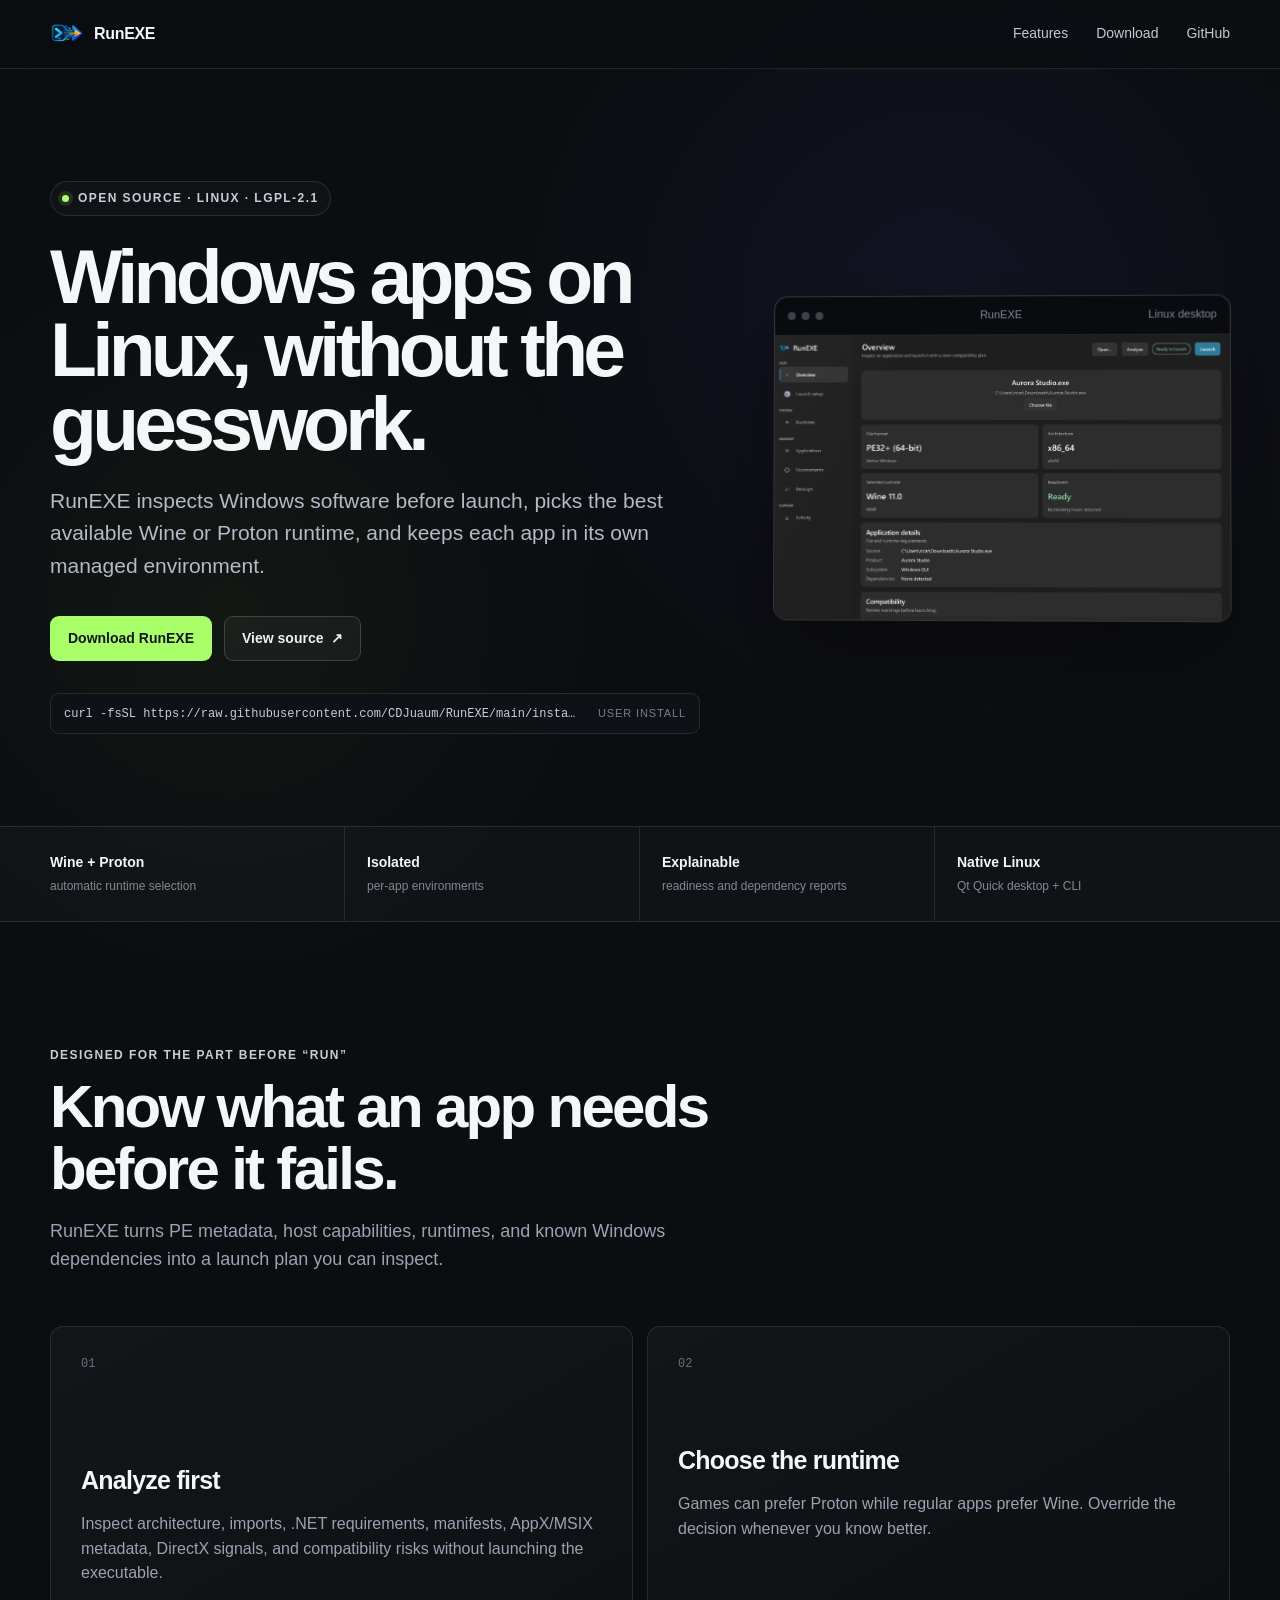
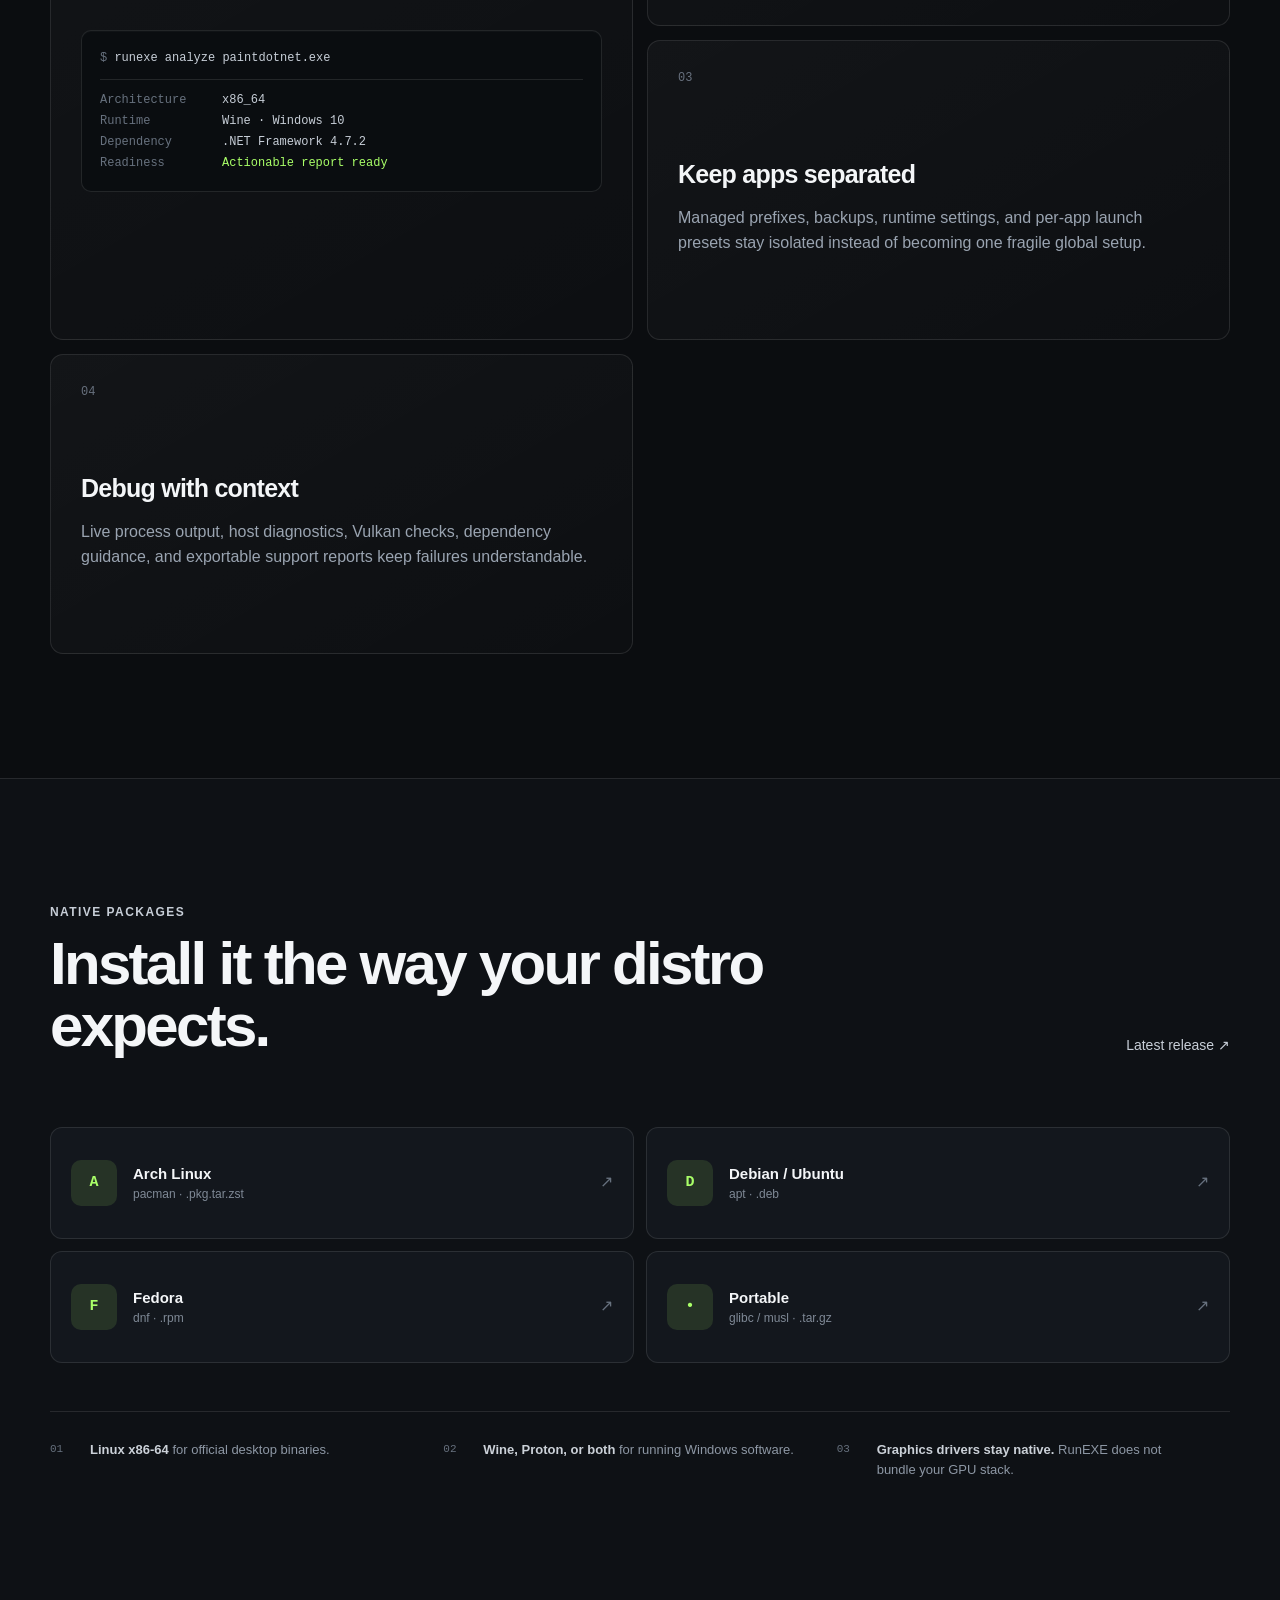
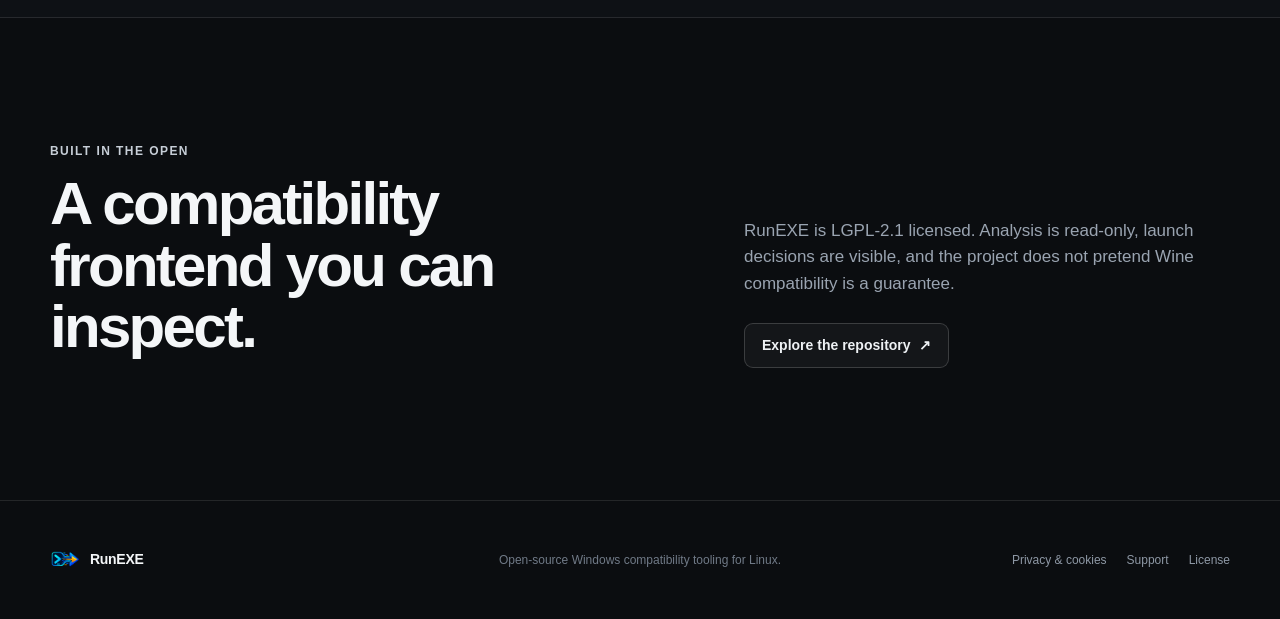
==== website/index.html @ dcde56ce "Add Arch release package and project site" ====
<!doctype html>
<html lang="en">
<head>
  <meta charset="utf-8">
  <meta name="viewport" content="width=device-width, initial-scale=1">
  <meta name="description" content="RunEXE analyzes Windows apps and launches them on Linux with the right Wine or Proton runtime.">
  <meta name="theme-color" content="#0b0d10">
  <title>RunEXE — Windows apps, made clearer on Linux</title>
  <link rel="icon" href="assets/runexe-logo.png" type="image/png">
  <link rel="stylesheet" href="styles.css">
</head>
<body>
  <a class="skip-link" href="#main">Skip to content</a>
  <header class="site-header">
    <div class="shell nav-shell">
      <a class="brand" href="/" aria-label="RunEXE home">
        <img src="assets/runexe-logo.png" alt="" width="34" height="34">
        <span>RunEXE</span>
      </a>
      <nav aria-label="Primary navigation">
        <a href="#features">Features</a>
        <a href="#downloads">Download</a>
        <a href="https://github.com/CDJuaum/RunEXE" rel="noreferrer">GitHub</a>
      </nav>
    </div>
  </header>

  <main id="main">
    <section class="hero shell">
      <div class="hero-copy">
        <div class="eyebrow"><span class="status-dot"></span> Open source · Linux · LGPL-2.1</div>
        <h1>Windows apps on Linux, without the guesswork.</h1>
        <p class="hero-lead">RunEXE inspects Windows software before launch, picks the best available Wine or Proton runtime, and keeps each app in its own managed environment.</p>
        <div class="hero-actions">
          <a class="button button-primary" href="#downloads">Download RunEXE</a>
          <a class="button button-secondary" href="https://github.com/CDJuaum/RunEXE" rel="noreferrer">View source <span aria-hidden="true">↗</span></a>
        </div>
        <div class="quick-install" aria-label="Quick install command">
          <code>curl -fsSL https://raw.githubusercontent.com/CDJuaum/RunEXE/main/install.sh | sh</code>
          <span>user install</span>
        </div>
      </div>

      <div class="app-frame" aria-label="RunEXE desktop application preview">
        <div class="window-bar">
          <div class="window-dots" aria-hidden="true"><i></i><i></i><i></i></div>
          <span>RunEXE</span>
          <span class="window-meta">Linux desktop</span>
        </div>
        <img src="assets/runexe-gui.png" alt="RunEXE desktop interface showing application readiness and runtime controls">
      </div>
    </section>

    <section class="signal-strip" aria-label="RunEXE highlights">
      <div class="shell signal-grid">
        <div><strong>Wine + Proton</strong><span>automatic runtime selection</span></div>
        <div><strong>Isolated</strong><span>per-app environments</span></div>
        <div><strong>Explainable</strong><span>readiness and dependency reports</span></div>
        <div><strong>Native Linux</strong><span>Qt Quick desktop + CLI</span></div>
      </div>
    </section>

    <section class="section shell" id="features">
      <div class="section-heading">
        <p class="kicker">Designed for the part before “Run”</p>
        <h2>Know what an app needs before it fails.</h2>
        <p>RunEXE turns PE metadata, host capabilities, runtimes, and known Windows dependencies into a launch plan you can inspect.</p>
      </div>

      <div class="feature-grid">
        <article class="feature feature-wide">
          <div class="feature-number">01</div>
          <h3>Analyze first</h3>
          <p>Inspect architecture, imports, .NET requirements, manifests, AppX/MSIX metadata, DirectX signals, and compatibility risks without launching the executable.</p>
          <div class="code-card" aria-label="Example RunEXE analysis output">
            <div><span class="muted">$</span> runexe analyze paintdotnet.exe</div>
            <div><span class="label">Architecture</span><span>x86_64</span></div>
            <div><span class="label">Runtime</span><span>Wine · Windows 10</span></div>
            <div><span class="label">Dependency</span><span>.NET Framework 4.7.2</span></div>
            <div><span class="label">Readiness</span><span class="good">Actionable report ready</span></div>
          </div>
        </article>

        <article class="feature">
          <div class="feature-number">02</div>
          <h3>Choose the runtime</h3>
          <p>Games can prefer Proton while regular apps prefer Wine. Override the decision whenever you know better.</p>
        </article>

        <article class="feature">
          <div class="feature-number">03</div>
          <h3>Keep apps separated</h3>
          <p>Managed prefixes, backups, runtime settings, and per-app launch presets stay isolated instead of becoming one fragile global setup.</p>
        </article>

        <article class="feature">
          <div class="feature-number">04</div>
          <h3>Debug with context</h3>
          <p>Live process output, host diagnostics, Vulkan checks, dependency guidance, and exportable support reports keep failures understandable.</p>
        </article>
      </div>
    </section>

    <section class="section downloads-section" id="downloads">
      <div class="shell">
        <div class="section-heading split-heading">
          <div>
            <p class="kicker">Native packages</p>
            <h2>Install it the way your distro expects.</h2>
          </div>
          <a class="text-link" href="https://github.com/CDJuaum/RunEXE/releases/latest" rel="noreferrer">Latest release <span aria-hidden="true">↗</span></a>
        </div>

        <div class="download-grid">
          <a class="download-card" href="https://github.com/CDJuaum/RunEXE/releases/latest" rel="noreferrer">
            <span class="distro-mark">A</span>
            <div><strong>Arch Linux</strong><span>pacman · .pkg.tar.zst</span></div>
            <span class="arrow" aria-hidden="true">↗</span>
          </a>
          <a class="download-card" href="https://github.com/CDJuaum/RunEXE/releases/latest" rel="noreferrer">
            <span class="distro-mark">D</span>
            <div><strong>Debian / Ubuntu</strong><span>apt · .deb</span></div>
            <span class="arrow" aria-hidden="true">↗</span>
          </a>
          <a class="download-card" href="https://github.com/CDJuaum/RunEXE/releases/latest" rel="noreferrer">
            <span class="distro-mark">F</span>
            <div><strong>Fedora</strong><span>dnf · .rpm</span></div>
            <span class="arrow" aria-hidden="true">↗</span>
          </a>
          <a class="download-card" href="https://github.com/CDJuaum/RunEXE/releases/latest" rel="noreferrer">
            <span class="distro-mark">•</span>
            <div><strong>Portable</strong><span>glibc / musl · .tar.gz</span></div>
            <span class="arrow" aria-hidden="true">↗</span>
          </a>
        </div>

        <div class="requirements">
          <div><span>01</span><p><strong>Linux x86-64</strong> for official desktop binaries.</p></div>
          <div><span>02</span><p><strong>Wine, Proton, or both</strong> for running Windows software.</p></div>
          <div><span>03</span><p><strong>Graphics drivers stay native.</strong> RunEXE does not bundle your GPU stack.</p></div>
        </div>
      </div>
    </section>

    <section class="section shell closing-section">
      <div>
        <p class="kicker">Built in the open</p>
        <h2>A compatibility frontend you can inspect.</h2>
      </div>
      <div class="closing-copy">
        <p>RunEXE is LGPL-2.1 licensed. Analysis is read-only, launch decisions are visible, and the project does not pretend Wine compatibility is a guarantee.</p>
        <a class="button button-secondary" href="https://github.com/CDJuaum/RunEXE" rel="noreferrer">Explore the repository <span aria-hidden="true">↗</span></a>
      </div>
    </section>
  </main>

  <footer class="site-footer">
    <div class="shell footer-grid">
      <div class="brand footer-brand"><img src="assets/runexe-logo.png" alt="" width="30" height="30"><span>RunEXE</span></div>
      <p>Open-source Windows compatibility tooling for Linux.</p>
      <div class="footer-links">
        <a href="privacy.html">Privacy & cookies</a>
        <a href="https://github.com/CDJuaum/RunEXE/issues" rel="noreferrer">Support</a>
        <a href="https://github.com/CDJuaum/RunEXE/blob/main/LICENSE" rel="noreferrer">License</a>
      </div>
    </div>
  </footer>
</body>
</html>
---- website/styles.css ----
:root {
  color-scheme: dark;
  --bg: #0b0d10;
  --bg-soft: #101318;
  --panel: #13171d;
  --panel-2: #171c23;
  --line: rgba(255,255,255,.10);
  --line-strong: rgba(255,255,255,.17);
  --text: #f4f6f8;
  --muted: #9aa4b1;
  --accent: #a9ff68;
  --accent-dim: rgba(169,255,104,.12);
  --max: 1180px;
}

* { box-sizing: border-box; }
html { scroll-behavior: smooth; }
body {
  margin: 0;
  background:
    radial-gradient(circle at 73% 8%, rgba(112, 82, 255, .08), transparent 28rem),
    radial-gradient(circle at 18% 16%, rgba(169, 255, 104, .045), transparent 24rem),
    var(--bg);
  color: var(--text);
  font-family: Inter, ui-sans-serif, -apple-system, BlinkMacSystemFont, "Segoe UI", sans-serif;
  font-size: 16px;
  line-height: 1.55;
  -webkit-font-smoothing: antialiased;
}

a { color: inherit; text-decoration: none; }
img { max-width: 100%; display: block; }
.shell { width: min(calc(100% - 40px), var(--max)); margin-inline: auto; }
.skip-link { position: fixed; left: 16px; top: -80px; z-index: 99; background: var(--text); color: var(--bg); padding: 10px 14px; border-radius: 8px; }
.skip-link:focus { top: 16px; }

.site-header {
  position: sticky;
  top: 0;
  z-index: 50;
  background: rgba(11, 13, 16, .78);
  border-bottom: 1px solid var(--line);
  backdrop-filter: blur(18px) saturate(140%);
}
.nav-shell { height: 68px; display: flex; align-items: center; justify-content: space-between; }
.brand { display: inline-flex; align-items: center; gap: 10px; font-weight: 720; letter-spacing: -.02em; }
.brand img { border-radius: 8px; }
nav { display: flex; align-items: center; gap: 28px; color: #c3c9d1; font-size: 14px; }
nav a, .footer-links a, .text-link { transition: color .18s ease; }
nav a:hover, .footer-links a:hover, .text-link:hover { color: var(--accent); }

.hero { min-height: 720px; padding: 112px 0 92px; display: grid; grid-template-columns: .9fr 1.1fr; align-items: center; gap: 72px; }
.eyebrow, .kicker { color: #c7ced7; text-transform: uppercase; letter-spacing: .12em; font-size: 12px; font-weight: 750; }
.eyebrow { display: inline-flex; align-items: center; gap: 9px; padding: 7px 11px; border: 1px solid var(--line); border-radius: 999px; background: rgba(255,255,255,.025); }
.status-dot { width: 7px; height: 7px; border-radius: 50%; background: var(--accent); box-shadow: 0 0 0 4px var(--accent-dim); }
h1, h2, h3, p { margin-top: 0; }
h1 { max-width: 760px; margin: 24px 0 24px; font-size: clamp(50px, 6.8vw, 88px); line-height: .96; letter-spacing: -.062em; font-weight: 760; }
.hero h1 { font-size: clamp(52px, 6vw, 82px); }
.hero-lead { max-width: 620px; color: #b2bbc6; font-size: clamp(18px, 2vw, 21px); line-height: 1.55; }
.hero-actions { display: flex; flex-wrap: wrap; gap: 12px; margin-top: 34px; }
.button { min-height: 45px; display: inline-flex; align-items: center; justify-content: center; gap: 8px; padding: 0 17px; border: 1px solid transparent; border-radius: 9px; font-weight: 680; font-size: 14px; transition: transform .16s ease, border-color .16s ease, background .16s ease; }
.button:hover { transform: translateY(-1px); }
.button-primary { background: var(--accent); color: #10140d; }
.button-primary:hover { background: #b8ff82; }
.button-secondary { background: rgba(255,255,255,.04); border-color: var(--line-strong); color: #eef1f4; }
.button-secondary:hover { border-color: rgba(255,255,255,.28); background: rgba(255,255,255,.07); }
.quick-install { margin-top: 32px; max-width: 650px; display: flex; align-items: center; justify-content: space-between; gap: 16px; padding: 11px 13px; border: 1px solid var(--line); border-radius: 9px; background: #0e1115; color: #c7ced7; overflow: hidden; }
.quick-install code { overflow: hidden; white-space: nowrap; text-overflow: ellipsis; font: 12px/1.4 "SFMono-Regular", Consolas, "Liberation Mono", monospace; }
.quick-install span { flex: 0 0 auto; color: #757f8d; font-size: 11px; text-transform: uppercase; letter-spacing: .08em; }

.app-frame { position: relative; overflow: hidden; border: 1px solid var(--line-strong); border-radius: 14px; background: #090b0e; box-shadow: 0 40px 90px rgba(0,0,0,.38), 0 0 0 1px rgba(255,255,255,.02) inset; transform: perspective(1300px) rotateY(-2deg) rotateX(1deg); }
.app-frame::after { content: ""; pointer-events: none; position: absolute; inset: 39px 0 0; background: linear-gradient(120deg, rgba(255,255,255,.025), transparent 25%); }
.window-bar { height: 39px; display: grid; grid-template-columns: 1fr auto 1fr; align-items: center; padding: 0 13px; border-bottom: 1px solid var(--line); color: #7f8996; font-size: 11px; }
.window-dots { display: flex; gap: 6px; }
.window-dots i { width: 8px; height: 8px; border-radius: 50%; background: #3b424c; }
.window-meta { justify-self: end; }
.app-frame > img { width: 100%; aspect-ratio: 16 / 10; object-fit: cover; object-position: top left; }

.signal-strip { border-block: 1px solid var(--line); background: rgba(255,255,255,.018); }
.signal-grid { display: grid; grid-template-columns: repeat(4, 1fr); }
.signal-grid > div { padding: 25px 22px; border-right: 1px solid var(--line); display: flex; flex-direction: column; gap: 3px; }
.signal-grid > div:first-child { padding-left: 0; }
.signal-grid > div:last-child { border-right: 0; }
.signal-grid strong { font-size: 14px; font-weight: 670; }
.signal-grid span { color: #7f8996; font-size: 12px; }

.section { padding: 124px 0; }
.section-heading { max-width: 760px; margin-bottom: 52px; }
.section-heading h2, .closing-section h2 { margin: 12px 0 18px; font-size: clamp(38px, 5vw, 60px); line-height: 1.03; letter-spacing: -.045em; font-weight: 720; }
.section-heading > p:last-child { max-width: 660px; color: var(--muted); font-size: 18px; }
.feature-grid { display: grid; grid-template-columns: repeat(2, 1fr); gap: 14px; }
.feature { min-height: 300px; padding: 30px; border: 1px solid var(--line); border-radius: 13px; background: linear-gradient(150deg, rgba(255,255,255,.035), rgba(255,255,255,.012)); }
.feature-wide { grid-row: span 2; min-height: 614px; }
.feature-number { color: #68717e; font: 12px/1.2 "SFMono-Regular", Consolas, monospace; }
.feature h3 { margin: 70px 0 12px; font-size: 25px; letter-spacing: -.03em; }
.feature p { color: var(--muted); max-width: 560px; }
.feature-wide h3 { margin-top: 90px; }
.code-card { margin-top: 44px; padding: 17px 18px; border: 1px solid var(--line); border-radius: 10px; background: #0a0d10; box-shadow: inset 0 1px 0 rgba(255,255,255,.025); font: 12px/1.75 "SFMono-Regular", Consolas, monospace; color: #c7ced7; }
.code-card > div { display: grid; grid-template-columns: 110px 1fr; gap: 12px; }
.code-card > div:first-child { display: block; padding-bottom: 10px; margin-bottom: 10px; border-bottom: 1px solid var(--line); }
.code-card .label, .muted { color: #67717e; }
.code-card .good { color: var(--accent); }

.downloads-section { border-block: 1px solid var(--line); background: #0e1115; }
.split-heading { max-width: none; display: flex; align-items: end; justify-content: space-between; gap: 30px; }
.split-heading h2 { max-width: 760px; }
.text-link { flex: 0 0 auto; padding-bottom: 18px; color: #c7ced7; font-size: 14px; }
.download-grid { display: grid; grid-template-columns: repeat(2, 1fr); gap: 12px; }
.download-card { min-height: 112px; padding: 20px; display: grid; grid-template-columns: 46px 1fr auto; gap: 16px; align-items: center; border: 1px solid var(--line); border-radius: 12px; background: var(--panel); transition: transform .18s ease, border-color .18s ease, background .18s ease; }
.download-card:hover { transform: translateY(-2px); border-color: rgba(169,255,104,.38); background: var(--panel-2); }
.distro-mark { width: 46px; height: 46px; display: grid; place-items: center; border-radius: 10px; background: var(--accent-dim); color: var(--accent); font: 700 15px/1 "SFMono-Regular", Consolas, monospace; }
.download-card div { display: flex; flex-direction: column; }
.download-card strong { font-size: 15px; }
.download-card div span { color: #7f8996; font-size: 12px; }
.arrow { color: #67717e; transition: color .18s ease; }
.download-card:hover .arrow { color: var(--accent); }
.requirements { margin-top: 48px; display: grid; grid-template-columns: repeat(3, 1fr); border-top: 1px solid var(--line); }
.requirements > div { padding: 28px 26px 0 0; display: grid; grid-template-columns: 32px 1fr; gap: 8px; }
.requirements span { color: #66707d; font: 11px/1.7 "SFMono-Regular", Consolas, monospace; }
.requirements p { color: #8d97a4; font-size: 13px; }
.requirements strong { color: #cbd1d8; }

.closing-section { display: grid; grid-template-columns: 1.1fr .9fr; gap: 100px; align-items: end; }
.closing-copy { padding-bottom: 8px; }
.closing-copy p { color: var(--muted); font-size: 17px; margin-bottom: 26px; }
.site-footer { border-top: 1px solid var(--line); }
.footer-grid { min-height: 118px; display: grid; grid-template-columns: 1fr 1fr 1fr; align-items: center; gap: 20px; }
.footer-brand { font-size: 14px; }
.footer-grid > p { margin: 0; text-align: center; color: #707a87; font-size: 12px; }
.footer-links { display: flex; justify-content: flex-end; gap: 20px; color: #8e98a5; font-size: 12px; }

.legal { max-width: 800px; padding: 110px 0 130px; }
.legal h1 { font-size: clamp(48px, 7vw, 72px); margin-bottom: 26px; }
.legal-lead { color: #b3bcc7; font-size: 20px; line-height: 1.6; margin-bottom: 70px; }
.legal section { padding: 30px 0; border-top: 1px solid var(--line); }
.legal section h2 { font-size: 20px; letter-spacing: -.02em; }
.legal section p { color: var(--muted); }
.muted-copy { color: #697380 !important; font-size: 13px; }

@media (max-width: 900px) {
  .hero { grid-template-columns: 1fr; gap: 54px; padding-top: 80px; }
  .hero-copy { max-width: 720px; }
  .app-frame { transform: none; }
  .signal-grid { grid-template-columns: repeat(2, 1fr); }
  .signal-grid > div:nth-child(2) { border-right: 0; }
  .signal-grid > div:nth-child(-n+2) { border-bottom: 1px solid var(--line); }
  .signal-grid > div:first-child, .signal-grid > div:nth-child(3) { padding-left: 22px; }
  .closing-section { gap: 50px; }
}

@media (max-width: 680px) {
  .shell { width: min(calc(100% - 28px), var(--max)); }
  nav { gap: 16px; }
  nav a:first-child { display: none; }
  .hero { min-height: auto; padding: 68px 0 72px; }
  .hero h1 { font-size: clamp(46px, 15vw, 64px); }
  .quick-install span { display: none; }
  .section { padding: 82px 0; }
  .feature-grid, .download-grid, .closing-section { grid-template-columns: 1fr; }
  .feature-wide { grid-row: auto; min-height: 520px; }
  .split-heading { display: block; }
  .text-link { display: inline-block; padding: 0; }
  .requirements { grid-template-columns: 1fr; }
  .requirements > div { border-bottom: 1px solid var(--line); padding-bottom: 14px; }
  .footer-grid { grid-template-columns: 1fr; padding: 28px 0; }
  .footer-grid > p { text-align: left; }
  .footer-links { justify-content: flex-start; flex-wrap: wrap; }
  .legal { padding-top: 74px; }
}

@media (prefers-reduced-motion: reduce) {
  html { scroll-behavior: auto; }
  *, *::before, *::after { transition-duration: .01ms !important; animation-duration: .01ms !important; }
}
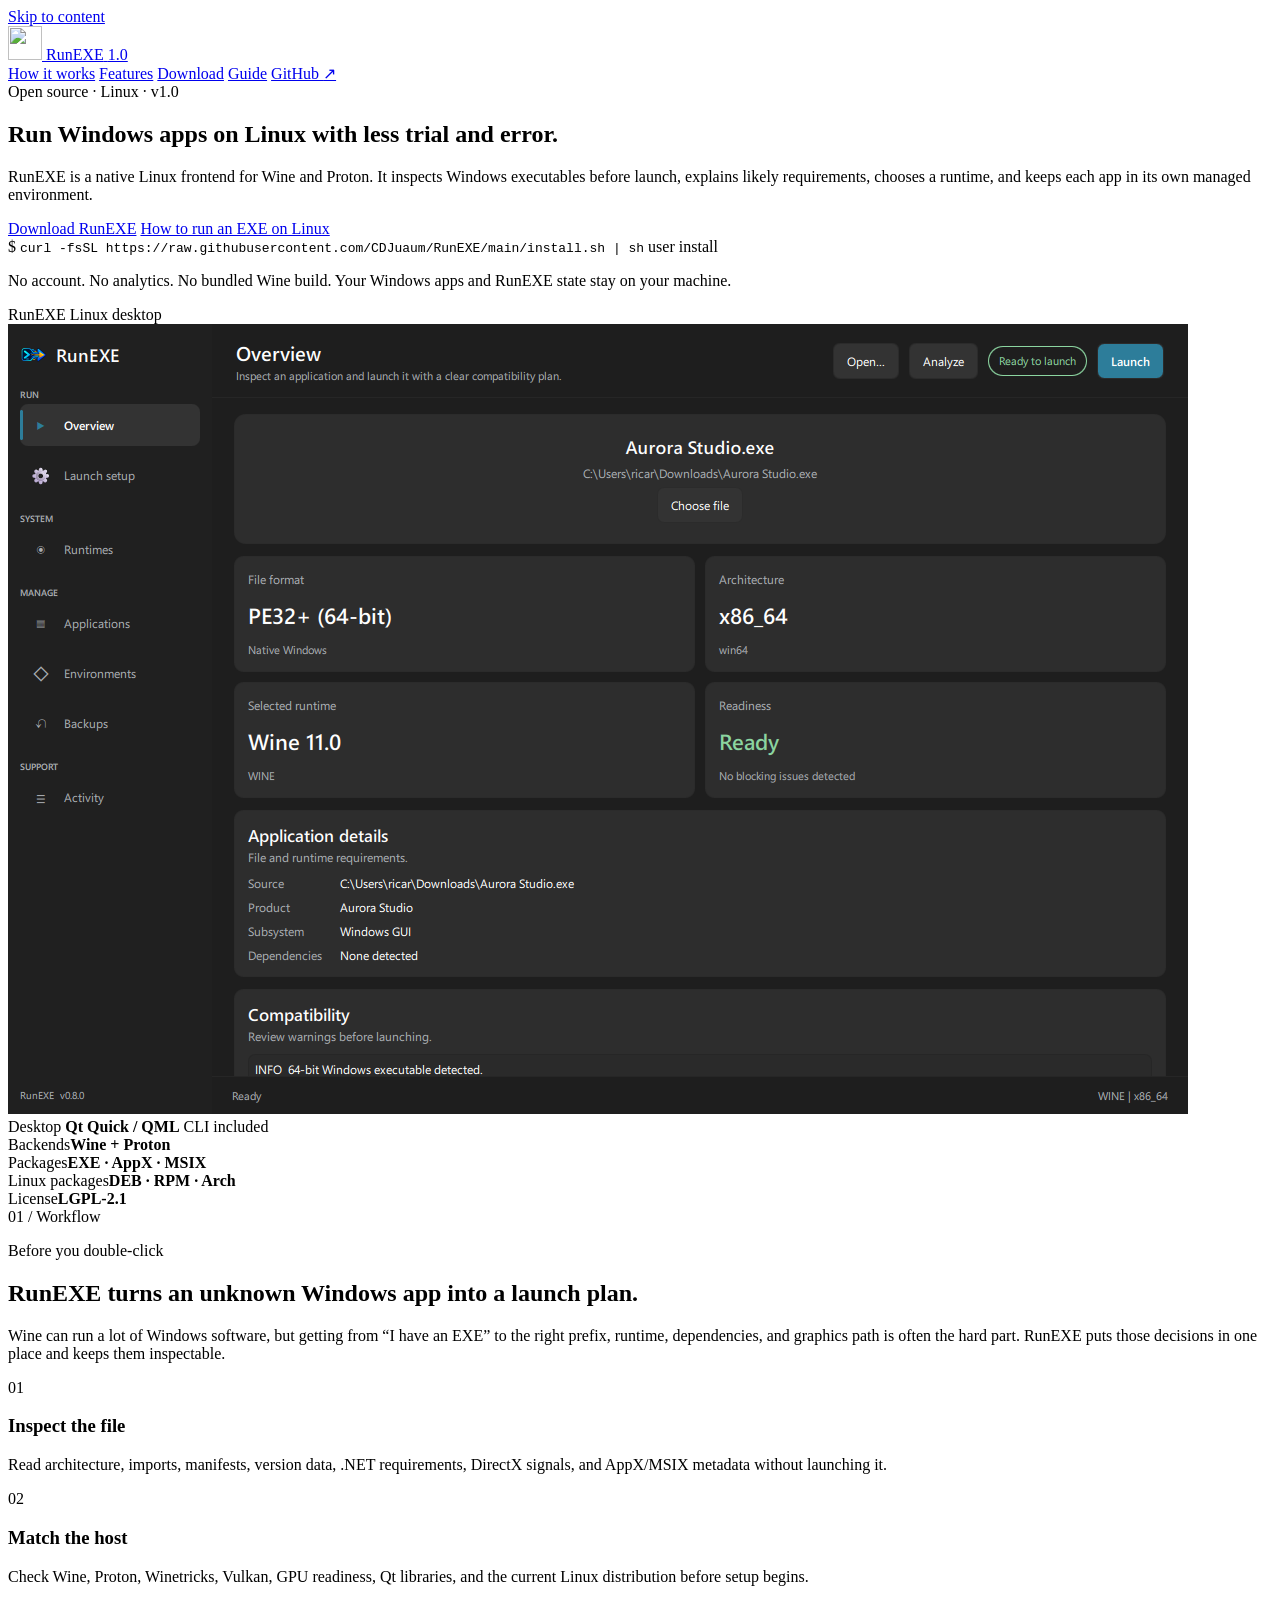
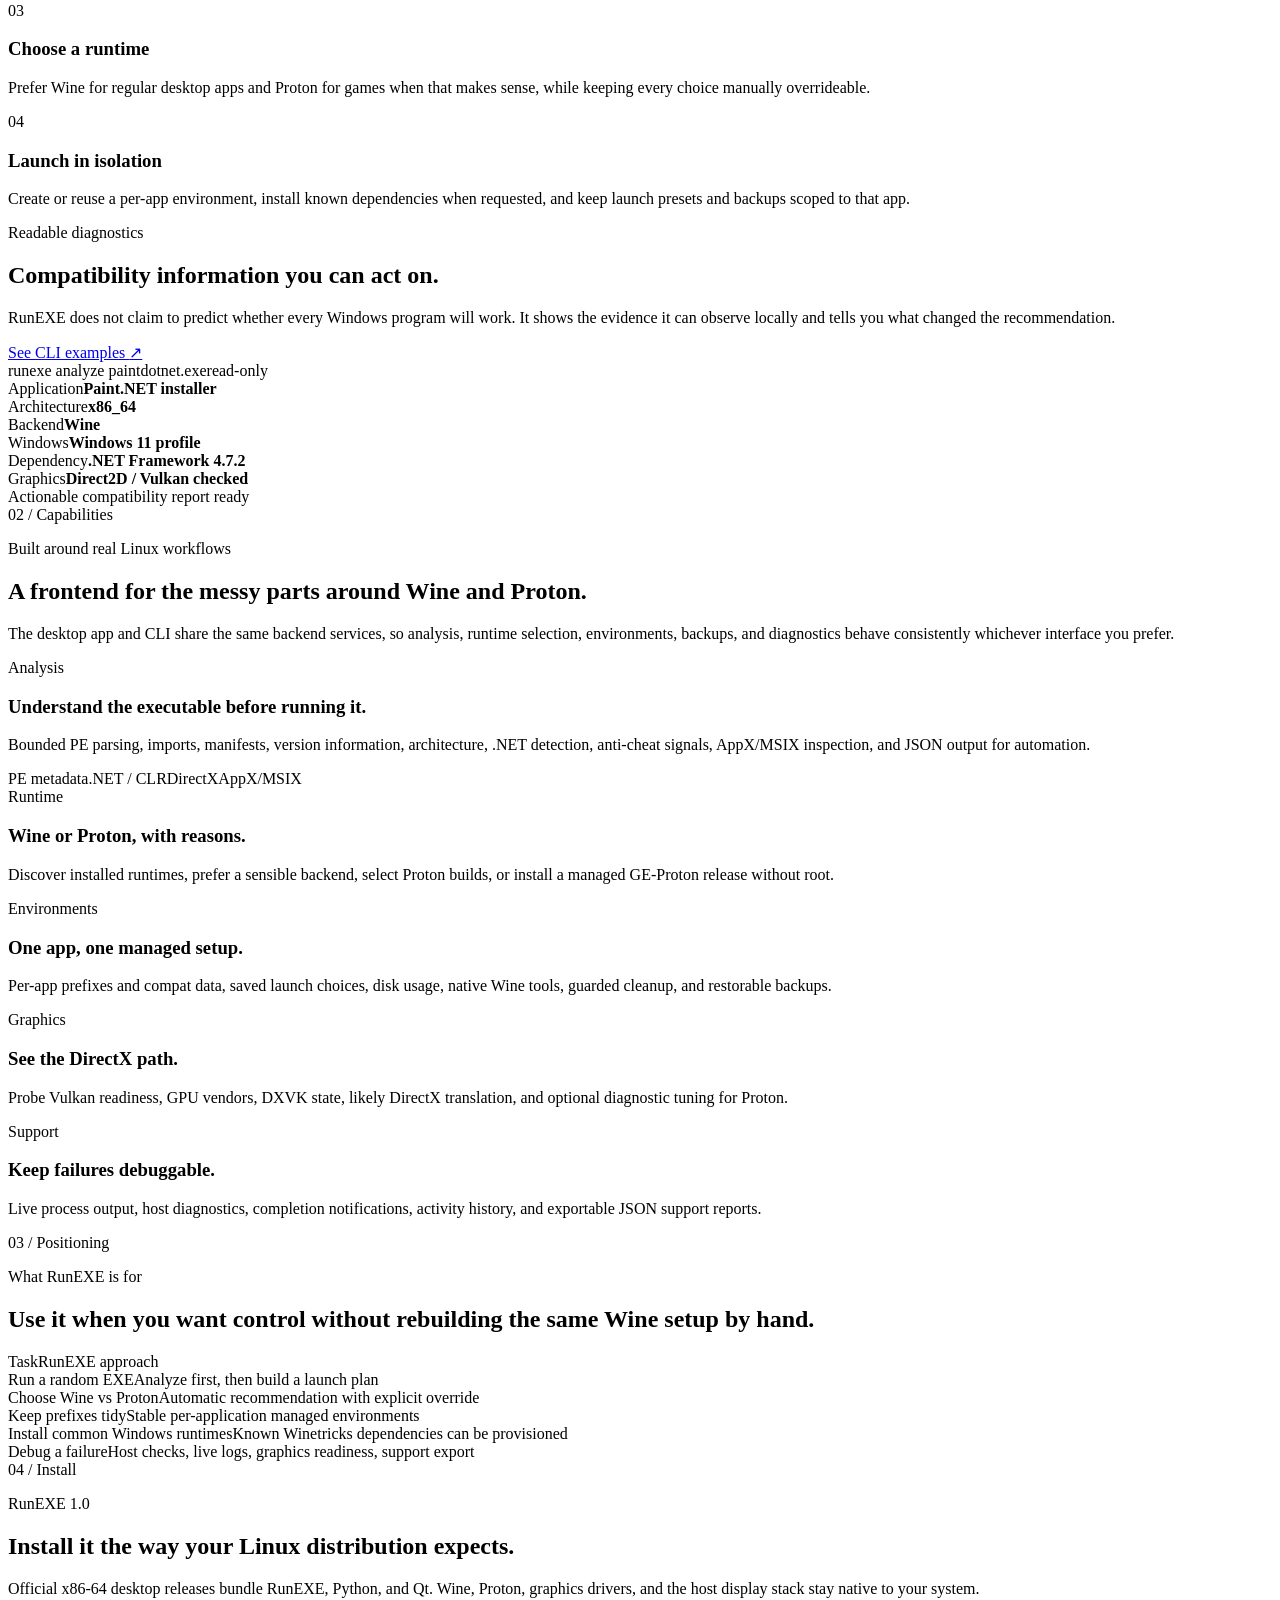
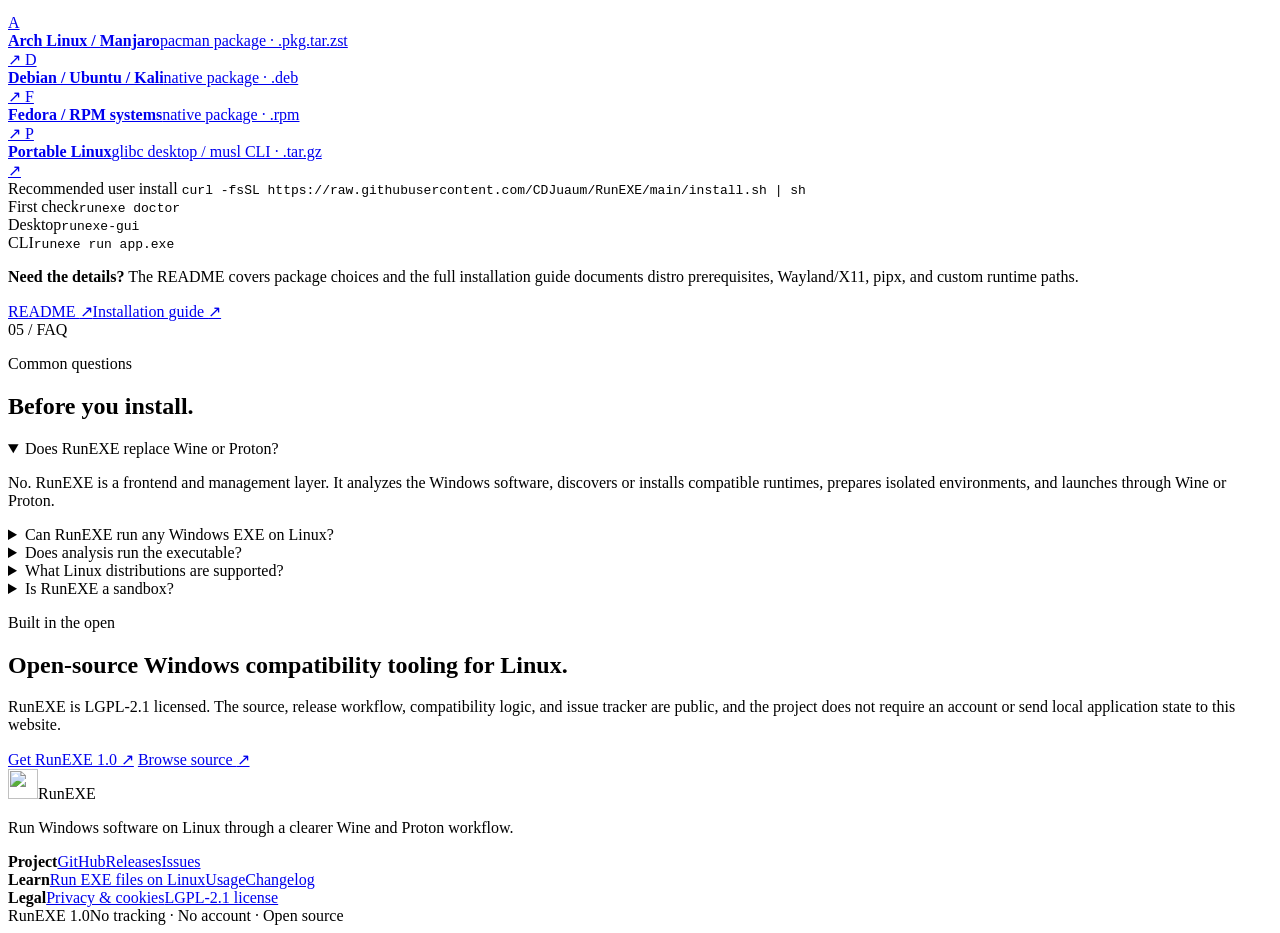
==== commit b420290b: "Release RunEXE 1.0" ====
--- a/website/index.html
+++ b/website/index.html
@@ -3,24 +3,101 @@
 <head>
   <meta charset="utf-8">
   <meta name="viewport" content="width=device-width, initial-scale=1">
-  <meta name="description" content="RunEXE analyzes Windows apps and launches them on Linux with the right Wine or Proton runtime.">
-  <meta name="theme-color" content="#0b0d10">
-  <title>RunEXE — Windows apps, made clearer on Linux</title>
-  <link rel="icon" href="assets/runexe-logo.png" type="image/png">
-  <link rel="stylesheet" href="styles.css">
+  <meta name="robots" content="index,follow,max-image-preview:large,max-snippet:-1,max-video-preview:-1">
+  <meta name="description" content="Run Windows EXE apps on Linux with RunEXE, an open-source Wine and Proton frontend that analyzes compatibility, chooses runtimes, and isolates each app.">
+  <meta name="theme-color" content="#0a0c0f">
+  <meta name="application-name" content="RunEXE">
+  <meta name="apple-mobile-web-app-title" content="RunEXE">
+  <link rel="canonical" href="https://runexe.rrmtools.uk/">
+  <link rel="icon" href="/assets/runexe-logo.png" type="image/png">
+  <link rel="apple-touch-icon" href="/assets/runexe-logo.png">
+  <link rel="stylesheet" href="/styles.css?v=1.0.0">
+
+  <meta property="og:type" content="website">
+  <meta property="og:site_name" content="RunEXE">
+  <meta property="og:title" content="RunEXE — Run Windows EXE apps on Linux with Wine & Proton">
+  <meta property="og:description" content="Analyze Windows software, choose Wine or Proton automatically, manage isolated environments, and launch with a native Linux desktop app or CLI.">
+  <meta property="og:url" content="https://runexe.rrmtools.uk/">
+  <meta property="og:image" content="https://runexe.rrmtools.uk/assets/runexe-gui.png">
+  <meta property="og:image:alt" content="RunEXE Linux desktop interface showing Windows application compatibility and runtime controls">
+  <meta name="twitter:card" content="summary_large_image">
+  <meta name="twitter:title" content="RunEXE — Run Windows apps on Linux with Wine & Proton">
+  <meta name="twitter:description" content="Open-source Linux frontend for analyzing and launching Windows software through Wine or Proton.">
+  <meta name="twitter:image" content="https://runexe.rrmtools.uk/assets/runexe-gui.png">
+
+  <title>RunEXE — Run Windows EXE apps on Linux with Wine & Proton</title>
+
+  <script type="application/ld+json">
+  {
+    "@context": "https://schema.org",
+    "@graph": [
+      {
+        "@type": "SoftwareApplication",
+        "@id": "https://runexe.rrmtools.uk/#app",
+        "name": "RunEXE",
+        "url": "https://runexe.rrmtools.uk/",
+        "description": "Open-source Linux desktop application and CLI for analyzing Windows software and launching it with Wine or Proton.",
+        "applicationCategory": "UtilitiesApplication",
+        "operatingSystem": "Linux",
+        "softwareVersion": "1.0.0",
+        "isAccessibleForFree": true,
+        "license": "https://www.gnu.org/licenses/old-licenses/lgpl-2.1.html",
+        "downloadUrl": "https://github.com/CDJuaum/RunEXE/releases/latest",
+        "installUrl": "https://runexe.rrmtools.uk/#download",
+        "releaseNotes": "https://github.com/CDJuaum/RunEXE/blob/main/CHANGELOG.md",
+        "screenshot": "https://runexe.rrmtools.uk/assets/runexe-gui.png",
+        "processorRequirements": "x86-64 for official desktop binaries",
+        "softwareRequirements": "Wine, Proton, or both are required to run Windows applications",
+        "featureList": [
+          "PE and AppX/MSIX analysis",
+          "Automatic Wine or Proton selection",
+          "Isolated per-application environments",
+          "Dependency and compatibility reporting",
+          "Managed GE-Proton installation",
+          "Vulkan and DXVK readiness checks",
+          "Qt Quick desktop interface and CLI"
+        ],
+        "sameAs": ["https://github.com/CDJuaum/RunEXE"],
+        "offers": {
+          "@type": "Offer",
+          "price": "0",
+          "priceCurrency": "EUR",
+          "availability": "https://schema.org/InStock"
+        },
+        "author": {
+          "@type": "Organization",
+          "name": "RunEXE contributors",
+          "url": "https://github.com/CDJuaum/RunEXE"
+        }
+      },
+      {
+        "@type": "WebSite",
+        "@id": "https://runexe.rrmtools.uk/#website",
+        "url": "https://runexe.rrmtools.uk/",
+        "name": "RunEXE",
+        "description": "Official website for RunEXE, an open-source Wine and Proton frontend for Linux.",
+        "inLanguage": "en"
+      }
+    ]
+  }
+  </script>
 </head>
 <body>
   <a class="skip-link" href="#main">Skip to content</a>
+
   <header class="site-header">
     <div class="shell nav-shell">
       <a class="brand" href="/" aria-label="RunEXE home">
-        <img src="assets/runexe-logo.png" alt="" width="34" height="34">
+        <img src="/assets/runexe-logo.png" alt="" width="34" height="34">
         <span>RunEXE</span>
+        <span class="version-pill">1.0</span>
       </a>
       <nav aria-label="Primary navigation">
+        <a href="#how-it-works">How it works</a>
         <a href="#features">Features</a>
-        <a href="#downloads">Download</a>
-        <a href="https://github.com/CDJuaum/RunEXE" rel="noreferrer">GitHub</a>
+        <a href="#download">Download</a>
+        <a href="/guide">Guide</a>
+        <a class="nav-github" href="https://github.com/CDJuaum/RunEXE" rel="noreferrer">GitHub <span aria-hidden="true">↗</span></a>
       </nav>
     </div>
   </header>
@@ -28,142 +105,279 @@
   <main id="main">
     <section class="hero shell">
       <div class="hero-copy">
-        <div class="eyebrow"><span class="status-dot"></span> Open source · Linux · LGPL-2.1</div>
-        <h1>Windows apps on Linux, without the guesswork.</h1>
-        <p class="hero-lead">RunEXE inspects Windows software before launch, picks the best available Wine or Proton runtime, and keeps each app in its own managed environment.</p>
+        <div class="eyebrow"><span class="status-dot"></span> Open source · Linux · v1.0</div>
+        <h1>Run Windows apps on Linux with less trial and error.</h1>
+        <p class="hero-lead">RunEXE is a native Linux frontend for Wine and Proton. It inspects Windows executables before launch, explains likely requirements, chooses a runtime, and keeps each app in its own managed environment.</p>
         <div class="hero-actions">
-          <a class="button button-primary" href="#downloads">Download RunEXE</a>
-          <a class="button button-secondary" href="https://github.com/CDJuaum/RunEXE" rel="noreferrer">View source <span aria-hidden="true">↗</span></a>
-        </div>
-        <div class="quick-install" aria-label="Quick install command">
+          <a class="button button-primary" href="#download">Download RunEXE</a>
+          <a class="button button-secondary" href="/guide">How to run an EXE on Linux</a>
+        </div>
+        <div class="install-line" aria-label="Quick install command">
+          <span class="prompt">$</span>
           <code>curl -fsSL https://raw.githubusercontent.com/CDJuaum/RunEXE/main/install.sh | sh</code>
-          <span>user install</span>
-        </div>
-      </div>
-
-      <div class="app-frame" aria-label="RunEXE desktop application preview">
-        <div class="window-bar">
-          <div class="window-dots" aria-hidden="true"><i></i><i></i><i></i></div>
-          <span>RunEXE</span>
-          <span class="window-meta">Linux desktop</span>
-        </div>
-        <img src="assets/runexe-gui.png" alt="RunEXE desktop interface showing application readiness and runtime controls">
-      </div>
-    </section>
-
-    <section class="signal-strip" aria-label="RunEXE highlights">
-      <div class="shell signal-grid">
-        <div><strong>Wine + Proton</strong><span>automatic runtime selection</span></div>
-        <div><strong>Isolated</strong><span>per-app environments</span></div>
-        <div><strong>Explainable</strong><span>readiness and dependency reports</span></div>
-        <div><strong>Native Linux</strong><span>Qt Quick desktop + CLI</span></div>
+          <span class="install-label">user install</span>
+        </div>
+        <p class="hero-note">No account. No analytics. No bundled Wine build. Your Windows apps and RunEXE state stay on your machine.</p>
+      </div>
+
+      <div class="hero-visual">
+        <div class="app-frame" aria-label="RunEXE desktop application preview">
+          <div class="window-bar">
+            <div class="window-dots" aria-hidden="true"><i></i><i></i><i></i></div>
+            <span>RunEXE</span>
+            <span class="window-meta">Linux desktop</span>
+          </div>
+          <img src="/assets/runexe-gui.png" alt="RunEXE desktop interface showing Windows application readiness and Wine or Proton runtime controls">
+        </div>
+        <div class="visual-caption">
+          <span>Desktop</span>
+          <strong>Qt Quick / QML</strong>
+          <span>CLI included</span>
+        </div>
+      </div>
+    </section>
+
+    <section class="trust-strip" aria-label="RunEXE highlights">
+      <div class="shell trust-grid">
+        <div><span class="trust-label">Backends</span><strong>Wine + Proton</strong></div>
+        <div><span class="trust-label">Packages</span><strong>EXE · AppX · MSIX</strong></div>
+        <div><span class="trust-label">Linux packages</span><strong>DEB · RPM · Arch</strong></div>
+        <div><span class="trust-label">License</span><strong>LGPL-2.1</strong></div>
+      </div>
+    </section>
+
+    <section class="section shell problem-section" id="how-it-works">
+      <div class="section-index">01 / Workflow</div>
+      <div class="section-heading heading-grid">
+        <div>
+          <p class="kicker">Before you double-click</p>
+          <h2>RunEXE turns an unknown Windows app into a launch plan.</h2>
+        </div>
+        <p>Wine can run a lot of Windows software, but getting from “I have an EXE” to the right prefix, runtime, dependencies, and graphics path is often the hard part. RunEXE puts those decisions in one place and keeps them inspectable.</p>
+      </div>
+
+      <div class="workflow-grid">
+        <article class="workflow-step">
+          <span class="step-number">01</span>
+          <div>
+            <h3>Inspect the file</h3>
+            <p>Read architecture, imports, manifests, version data, .NET requirements, DirectX signals, and AppX/MSIX metadata without launching it.</p>
+          </div>
+        </article>
+        <article class="workflow-step">
+          <span class="step-number">02</span>
+          <div>
+            <h3>Match the host</h3>
+            <p>Check Wine, Proton, Winetricks, Vulkan, GPU readiness, Qt libraries, and the current Linux distribution before setup begins.</p>
+          </div>
+        </article>
+        <article class="workflow-step">
+          <span class="step-number">03</span>
+          <div>
+            <h3>Choose a runtime</h3>
+            <p>Prefer Wine for regular desktop apps and Proton for games when that makes sense, while keeping every choice manually overrideable.</p>
+          </div>
+        </article>
+        <article class="workflow-step">
+          <span class="step-number">04</span>
+          <div>
+            <h3>Launch in isolation</h3>
+            <p>Create or reuse a per-app environment, install known dependencies when requested, and keep launch presets and backups scoped to that app.</p>
+          </div>
+        </article>
+      </div>
+    </section>
+
+    <section class="analysis-band">
+      <div class="shell analysis-layout">
+        <div class="analysis-copy">
+          <p class="kicker">Readable diagnostics</p>
+          <h2>Compatibility information you can act on.</h2>
+          <p>RunEXE does not claim to predict whether every Windows program will work. It shows the evidence it can observe locally and tells you what changed the recommendation.</p>
+          <a class="text-link" href="https://github.com/CDJuaum/RunEXE#usage" rel="noreferrer">See CLI examples <span aria-hidden="true">↗</span></a>
+        </div>
+        <div class="terminal-card" aria-label="Example RunEXE analysis output">
+          <div class="terminal-title"><span>runexe analyze paintdotnet.exe</span><span>read-only</span></div>
+          <div class="terminal-row"><span>Application</span><strong>Paint.NET installer</strong></div>
+          <div class="terminal-row"><span>Architecture</span><strong>x86_64</strong></div>
+          <div class="terminal-row"><span>Backend</span><strong>Wine</strong></div>
+          <div class="terminal-row"><span>Windows</span><strong>Windows 11 profile</strong></div>
+          <div class="terminal-row"><span>Dependency</span><strong>.NET Framework 4.7.2</strong></div>
+          <div class="terminal-row"><span>Graphics</span><strong>Direct2D / Vulkan checked</strong></div>
+          <div class="terminal-result"><span class="status-dot"></span> Actionable compatibility report ready</div>
+        </div>
       </div>
     </section>
 
     <section class="section shell" id="features">
-      <div class="section-heading">
-        <p class="kicker">Designed for the part before “Run”</p>
-        <h2>Know what an app needs before it fails.</h2>
-        <p>RunEXE turns PE metadata, host capabilities, runtimes, and known Windows dependencies into a launch plan you can inspect.</p>
-      </div>
-
-      <div class="feature-grid">
-        <article class="feature feature-wide">
-          <div class="feature-number">01</div>
-          <h3>Analyze first</h3>
-          <p>Inspect architecture, imports, .NET requirements, manifests, AppX/MSIX metadata, DirectX signals, and compatibility risks without launching the executable.</p>
-          <div class="code-card" aria-label="Example RunEXE analysis output">
-            <div><span class="muted">$</span> runexe analyze paintdotnet.exe</div>
-            <div><span class="label">Architecture</span><span>x86_64</span></div>
-            <div><span class="label">Runtime</span><span>Wine · Windows 10</span></div>
-            <div><span class="label">Dependency</span><span>.NET Framework 4.7.2</span></div>
-            <div><span class="label">Readiness</span><span class="good">Actionable report ready</span></div>
-          </div>
-        </article>
-
-        <article class="feature">
-          <div class="feature-number">02</div>
-          <h3>Choose the runtime</h3>
-          <p>Games can prefer Proton while regular apps prefer Wine. Override the decision whenever you know better.</p>
-        </article>
-
-        <article class="feature">
-          <div class="feature-number">03</div>
-          <h3>Keep apps separated</h3>
-          <p>Managed prefixes, backups, runtime settings, and per-app launch presets stay isolated instead of becoming one fragile global setup.</p>
-        </article>
-
-        <article class="feature">
-          <div class="feature-number">04</div>
-          <h3>Debug with context</h3>
-          <p>Live process output, host diagnostics, Vulkan checks, dependency guidance, and exportable support reports keep failures understandable.</p>
-        </article>
-      </div>
-    </section>
-
-    <section class="section downloads-section" id="downloads">
+      <div class="section-index">02 / Capabilities</div>
+      <div class="section-heading heading-grid">
+        <div>
+          <p class="kicker">Built around real Linux workflows</p>
+          <h2>A frontend for the messy parts around Wine and Proton.</h2>
+        </div>
+        <p>The desktop app and CLI share the same backend services, so analysis, runtime selection, environments, backups, and diagnostics behave consistently whichever interface you prefer.</p>
+      </div>
+
+      <div class="capability-grid">
+        <article class="capability capability-main">
+          <span class="capability-tag">Analysis</span>
+          <h3>Understand the executable before running it.</h3>
+          <p>Bounded PE parsing, imports, manifests, version information, architecture, .NET detection, anti-cheat signals, AppX/MSIX inspection, and JSON output for automation.</p>
+          <div class="capability-list"><span>PE metadata</span><span>.NET / CLR</span><span>DirectX</span><span>AppX/MSIX</span></div>
+        </article>
+        <article class="capability">
+          <span class="capability-tag">Runtime</span>
+          <h3>Wine or Proton, with reasons.</h3>
+          <p>Discover installed runtimes, prefer a sensible backend, select Proton builds, or install a managed GE-Proton release without root.</p>
+        </article>
+        <article class="capability">
+          <span class="capability-tag">Environments</span>
+          <h3>One app, one managed setup.</h3>
+          <p>Per-app prefixes and compat data, saved launch choices, disk usage, native Wine tools, guarded cleanup, and restorable backups.</p>
+        </article>
+        <article class="capability">
+          <span class="capability-tag">Graphics</span>
+          <h3>See the DirectX path.</h3>
+          <p>Probe Vulkan readiness, GPU vendors, DXVK state, likely DirectX translation, and optional diagnostic tuning for Proton.</p>
+        </article>
+        <article class="capability">
+          <span class="capability-tag">Support</span>
+          <h3>Keep failures debuggable.</h3>
+          <p>Live process output, host diagnostics, completion notifications, activity history, and exportable JSON support reports.</p>
+        </article>
+      </div>
+    </section>
+
+    <section class="section compare-section">
+      <div class="shell compare-layout">
+        <div>
+          <div class="section-index">03 / Positioning</div>
+          <p class="kicker">What RunEXE is for</p>
+          <h2>Use it when you want control without rebuilding the same Wine setup by hand.</h2>
+        </div>
+        <div class="compare-table" role="table" aria-label="RunEXE use cases">
+          <div class="compare-row compare-head" role="row"><span role="columnheader">Task</span><span role="columnheader">RunEXE approach</span></div>
+          <div class="compare-row" role="row"><span role="cell">Run a random EXE</span><span role="cell">Analyze first, then build a launch plan</span></div>
+          <div class="compare-row" role="row"><span role="cell">Choose Wine vs Proton</span><span role="cell">Automatic recommendation with explicit override</span></div>
+          <div class="compare-row" role="row"><span role="cell">Keep prefixes tidy</span><span role="cell">Stable per-application managed environments</span></div>
+          <div class="compare-row" role="row"><span role="cell">Install common Windows runtimes</span><span role="cell">Known Winetricks dependencies can be provisioned</span></div>
+          <div class="compare-row" role="row"><span role="cell">Debug a failure</span><span role="cell">Host checks, live logs, graphics readiness, support export</span></div>
+        </div>
+      </div>
+    </section>
+
+    <section class="section download-section" id="download">
       <div class="shell">
-        <div class="section-heading split-heading">
-          <div>
-            <p class="kicker">Native packages</p>
-            <h2>Install it the way your distro expects.</h2>
-          </div>
-          <a class="text-link" href="https://github.com/CDJuaum/RunEXE/releases/latest" rel="noreferrer">Latest release <span aria-hidden="true">↗</span></a>
+        <div class="section-index">04 / Install</div>
+        <div class="section-heading heading-grid">
+          <div>
+            <p class="kicker">RunEXE 1.0</p>
+            <h2>Install it the way your Linux distribution expects.</h2>
+          </div>
+          <p>Official x86-64 desktop releases bundle RunEXE, Python, and Qt. Wine, Proton, graphics drivers, and the host display stack stay native to your system.</p>
         </div>
 
         <div class="download-grid">
           <a class="download-card" href="https://github.com/CDJuaum/RunEXE/releases/latest" rel="noreferrer">
             <span class="distro-mark">A</span>
-            <div><strong>Arch Linux</strong><span>pacman · .pkg.tar.zst</span></div>
+            <div><strong>Arch Linux / Manjaro</strong><span>pacman package · .pkg.tar.zst</span></div>
             <span class="arrow" aria-hidden="true">↗</span>
           </a>
           <a class="download-card" href="https://github.com/CDJuaum/RunEXE/releases/latest" rel="noreferrer">
             <span class="distro-mark">D</span>
-            <div><strong>Debian / Ubuntu</strong><span>apt · .deb</span></div>
+            <div><strong>Debian / Ubuntu / Kali</strong><span>native package · .deb</span></div>
             <span class="arrow" aria-hidden="true">↗</span>
           </a>
           <a class="download-card" href="https://github.com/CDJuaum/RunEXE/releases/latest" rel="noreferrer">
             <span class="distro-mark">F</span>
-            <div><strong>Fedora</strong><span>dnf · .rpm</span></div>
+            <div><strong>Fedora / RPM systems</strong><span>native package · .rpm</span></div>
             <span class="arrow" aria-hidden="true">↗</span>
           </a>
           <a class="download-card" href="https://github.com/CDJuaum/RunEXE/releases/latest" rel="noreferrer">
-            <span class="distro-mark">•</span>
-            <div><strong>Portable</strong><span>glibc / musl · .tar.gz</span></div>
+            <span class="distro-mark">P</span>
+            <div><strong>Portable Linux</strong><span>glibc desktop / musl CLI · .tar.gz</span></div>
             <span class="arrow" aria-hidden="true">↗</span>
           </a>
         </div>
 
-        <div class="requirements">
-          <div><span>01</span><p><strong>Linux x86-64</strong> for official desktop binaries.</p></div>
-          <div><span>02</span><p><strong>Wine, Proton, or both</strong> for running Windows software.</p></div>
-          <div><span>03</span><p><strong>Graphics drivers stay native.</strong> RunEXE does not bundle your GPU stack.</p></div>
-        </div>
-      </div>
-    </section>
-
-    <section class="section shell closing-section">
-      <div>
-        <p class="kicker">Built in the open</p>
-        <h2>A compatibility frontend you can inspect.</h2>
-      </div>
-      <div class="closing-copy">
-        <p>RunEXE is LGPL-2.1 licensed. Analysis is read-only, launch decisions are visible, and the project does not pretend Wine compatibility is a guarantee.</p>
-        <a class="button button-secondary" href="https://github.com/CDJuaum/RunEXE" rel="noreferrer">Explore the repository <span aria-hidden="true">↗</span></a>
+        <div class="install-options">
+          <div class="install-option install-option-wide">
+            <span class="option-label">Recommended user install</span>
+            <code>curl -fsSL https://raw.githubusercontent.com/CDJuaum/RunEXE/main/install.sh | sh</code>
+          </div>
+          <div class="install-option"><span class="option-label">First check</span><code>runexe doctor</code></div>
+          <div class="install-option"><span class="option-label">Desktop</span><code>runexe-gui</code></div>
+          <div class="install-option"><span class="option-label">CLI</span><code>runexe run app.exe</code></div>
+        </div>
+
+        <div class="download-foot">
+          <p><strong>Need the details?</strong> The README covers package choices and the full installation guide documents distro prerequisites, Wayland/X11, pipx, and custom runtime paths.</p>
+          <div><a class="text-link" href="https://github.com/CDJuaum/RunEXE#install" rel="noreferrer">README <span aria-hidden="true">↗</span></a><a class="text-link" href="https://github.com/CDJuaum/RunEXE/blob/main/docs/installation.md" rel="noreferrer">Installation guide <span aria-hidden="true">↗</span></a></div>
+        </div>
+      </div>
+    </section>
+
+    <section class="section shell faq-section" id="faq">
+      <div class="section-index">05 / FAQ</div>
+      <div class="faq-layout">
+        <div>
+          <p class="kicker">Common questions</p>
+          <h2>Before you install.</h2>
+        </div>
+        <div class="faq-list">
+          <details open>
+            <summary>Does RunEXE replace Wine or Proton?</summary>
+            <p>No. RunEXE is a frontend and management layer. It analyzes the Windows software, discovers or installs compatible runtimes, prepares isolated environments, and launches through Wine or Proton.</p>
+          </details>
+          <details>
+            <summary>Can RunEXE run any Windows EXE on Linux?</summary>
+            <p>No compatibility frontend can guarantee that. Windows APIs, drivers, anti-cheat, DRM, GPU support, and application-specific assumptions still matter. RunEXE aims to make the local compatibility evidence and failure path clearer.</p>
+          </details>
+          <details>
+            <summary>Does analysis run the executable?</summary>
+            <p>No. <code>runexe analyze</code> performs bounded, read-only inspection and can run without Wine. Launching or preparing an environment is a separate action.</p>
+          </details>
+          <details>
+            <summary>What Linux distributions are supported?</summary>
+            <p>Official desktop packages target x86-64 Arch, Debian/Ubuntu-family systems, Fedora/RPM systems, and portable glibc Linux. The CLI also has a musl build for Alpine. RunEXE understands additional package-manager families for host guidance.</p>
+          </details>
+          <details>
+            <summary>Is RunEXE a sandbox?</summary>
+            <p>No. Wine and Proton are compatibility layers, not security sandboxes. Only run software you trust, and use a VM or dedicated sandbox for untrusted executables.</p>
+          </details>
+        </div>
+      </div>
+    </section>
+
+    <section class="closing-section">
+      <div class="shell closing-layout">
+        <div>
+          <p class="kicker">Built in the open</p>
+          <h2>Open-source Windows compatibility tooling for Linux.</h2>
+        </div>
+        <div class="closing-copy">
+          <p>RunEXE is LGPL-2.1 licensed. The source, release workflow, compatibility logic, and issue tracker are public, and the project does not require an account or send local application state to this website.</p>
+          <div class="closing-actions">
+            <a class="button button-primary" href="https://github.com/CDJuaum/RunEXE/releases/latest" rel="noreferrer">Get RunEXE 1.0 <span aria-hidden="true">↗</span></a>
+            <a class="button button-secondary" href="https://github.com/CDJuaum/RunEXE" rel="noreferrer">Browse source <span aria-hidden="true">↗</span></a>
+          </div>
+        </div>
       </div>
     </section>
   </main>
 
   <footer class="site-footer">
     <div class="shell footer-grid">
-      <div class="brand footer-brand"><img src="assets/runexe-logo.png" alt="" width="30" height="30"><span>RunEXE</span></div>
-      <p>Open-source Windows compatibility tooling for Linux.</p>
-      <div class="footer-links">
-        <a href="privacy.html">Privacy & cookies</a>
-        <a href="https://github.com/CDJuaum/RunEXE/issues" rel="noreferrer">Support</a>
-        <a href="https://github.com/CDJuaum/RunEXE/blob/main/LICENSE" rel="noreferrer">License</a>
-      </div>
+      <div class="footer-brand-wrap">
+        <div class="brand footer-brand"><img src="/assets/runexe-logo.png" alt="" width="30" height="30"><span>RunEXE</span></div>
+        <p>Run Windows software on Linux through a clearer Wine and Proton workflow.</p>
+      </div>
+      <div class="footer-column"><strong>Project</strong><a href="https://github.com/CDJuaum/RunEXE" rel="noreferrer">GitHub</a><a href="https://github.com/CDJuaum/RunEXE/releases/latest" rel="noreferrer">Releases</a><a href="https://github.com/CDJuaum/RunEXE/issues" rel="noreferrer">Issues</a></div>
+      <div class="footer-column"><strong>Learn</strong><a href="/guide">Run EXE files on Linux</a><a href="https://github.com/CDJuaum/RunEXE#usage" rel="noreferrer">Usage</a><a href="https://github.com/CDJuaum/RunEXE/blob/main/CHANGELOG.md" rel="noreferrer">Changelog</a></div>
+      <div class="footer-column"><strong>Legal</strong><a href="/privacy">Privacy & cookies</a><a href="https://github.com/CDJuaum/RunEXE/blob/main/LICENSE" rel="noreferrer">LGPL-2.1 license</a></div>
     </div>
+    <div class="shell footer-bottom"><span>RunEXE 1.0</span><span>No tracking · No account · Open source</span></div>
   </footer>
 </body>
 </html>
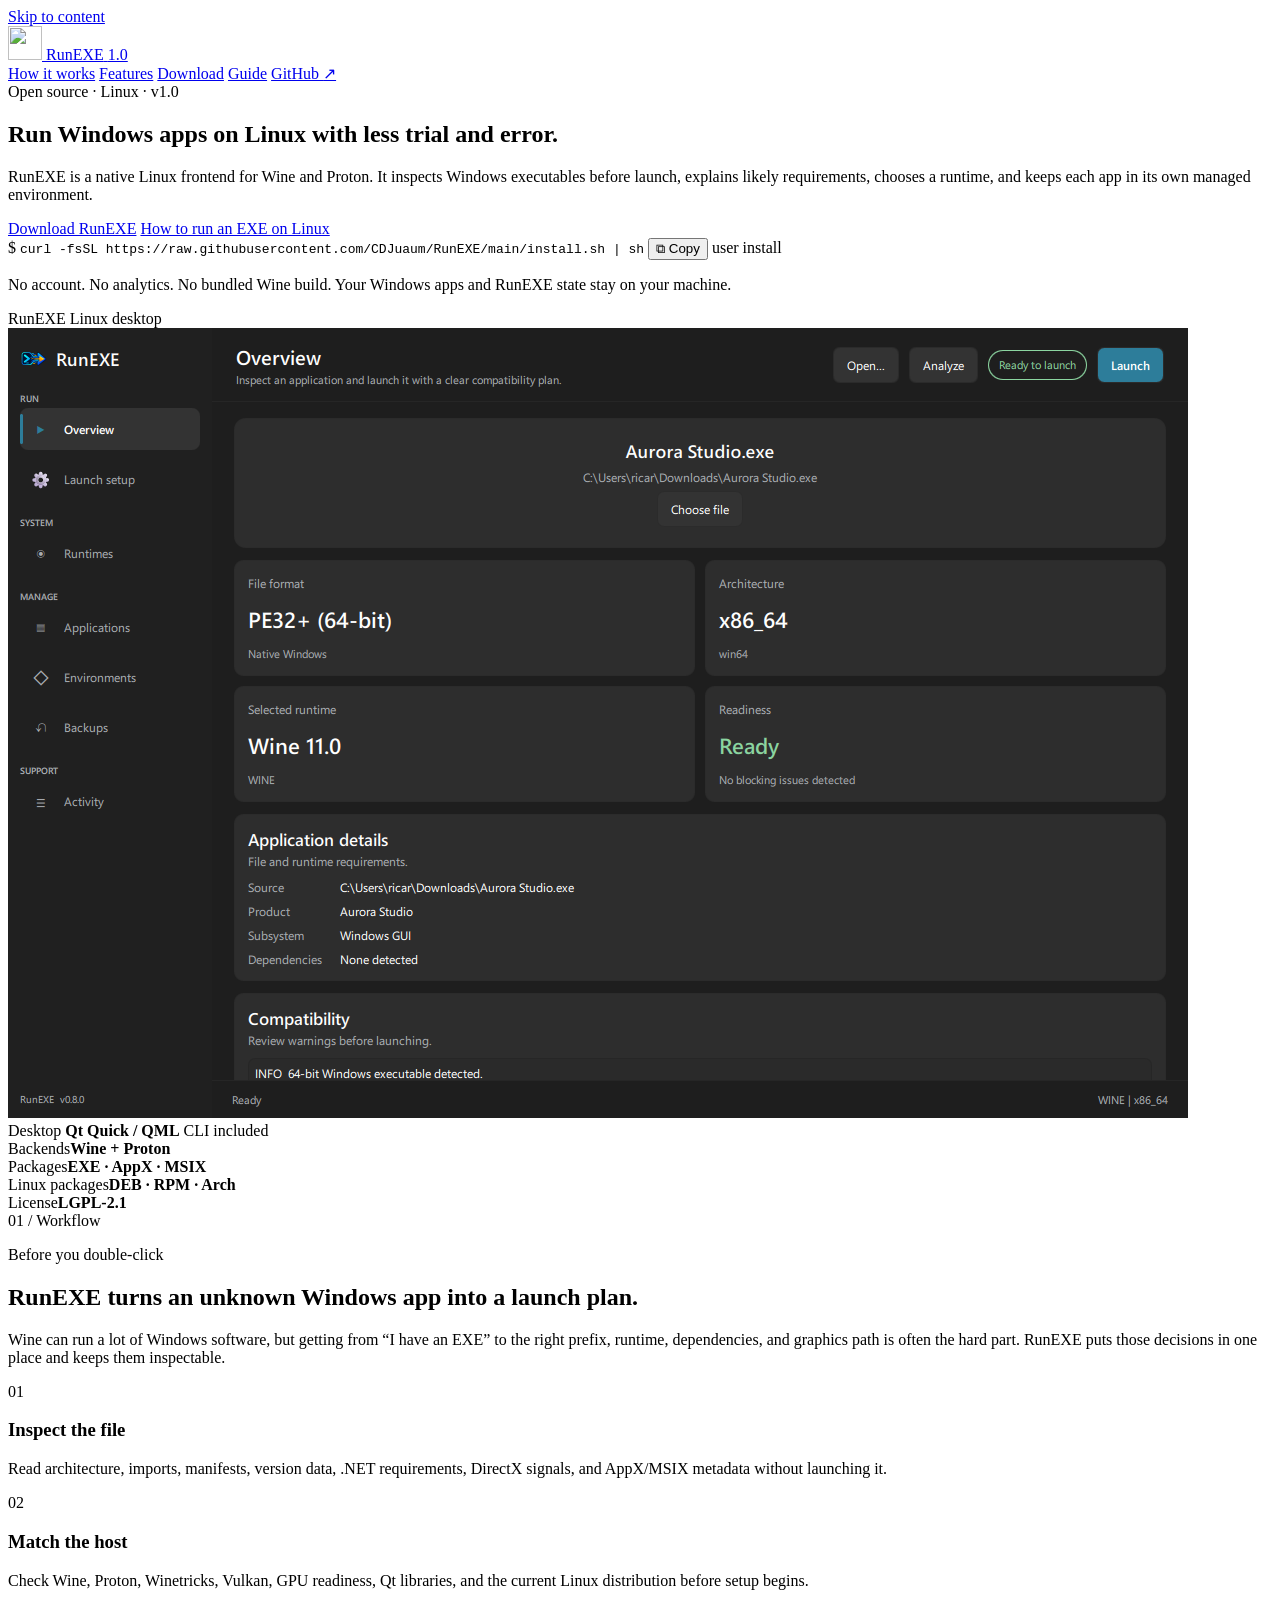
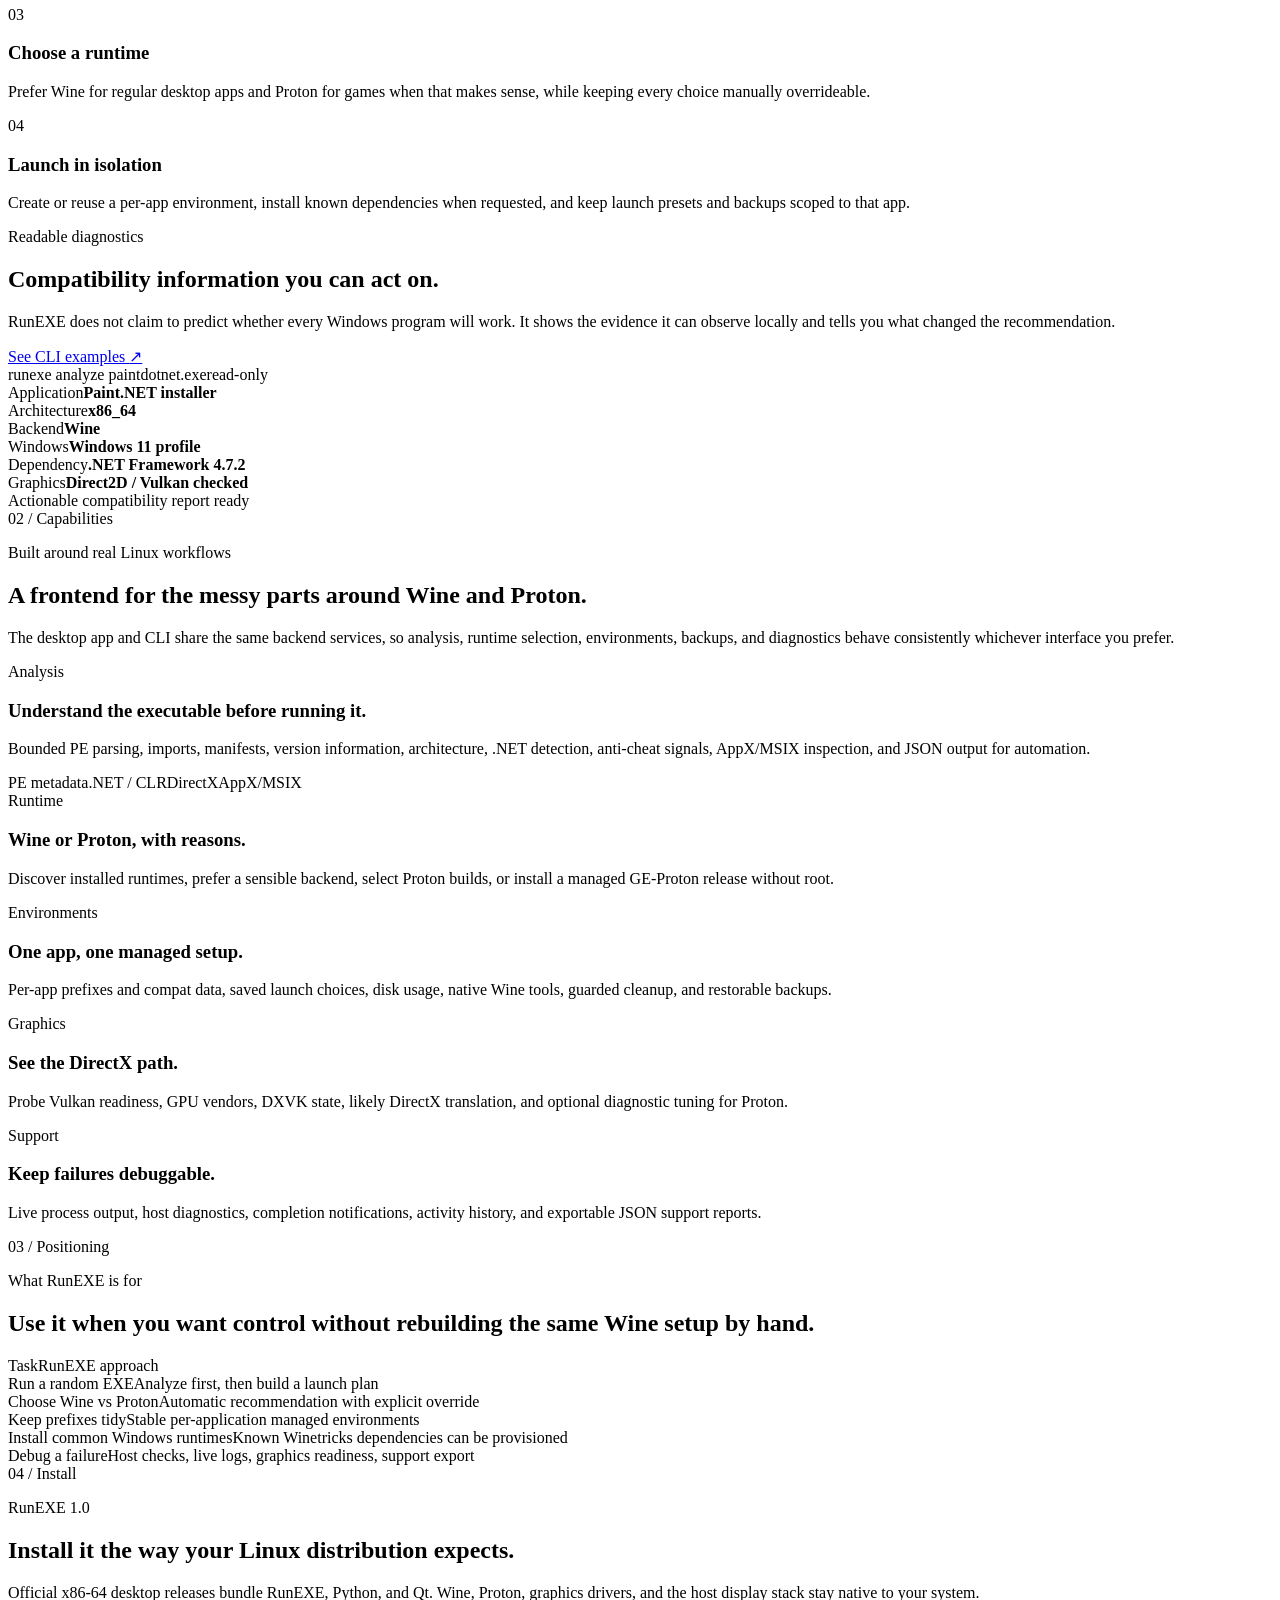
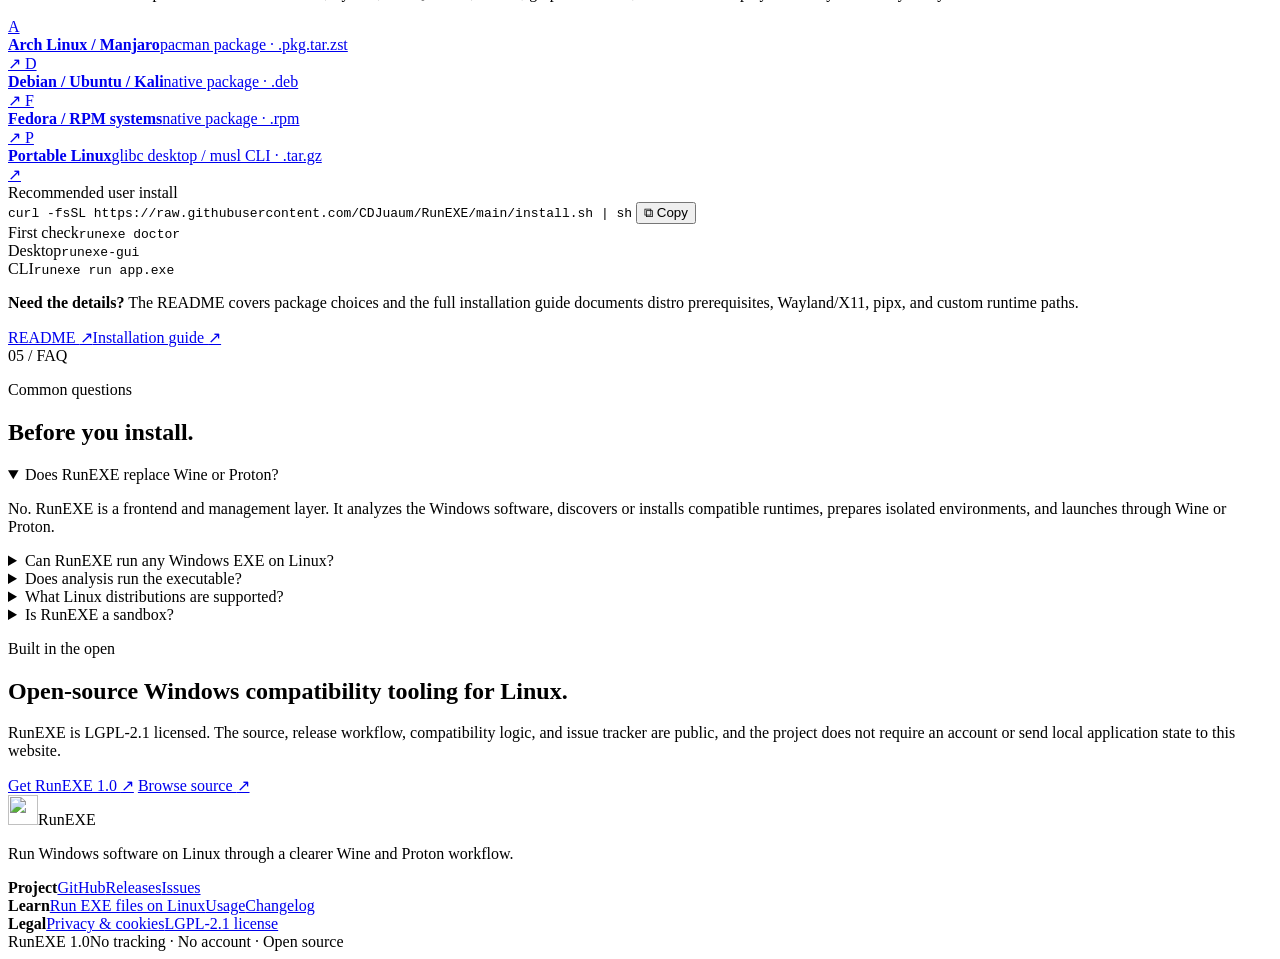
==== commit b3635303: "Improve website install command" ====
--- a/website/index.html
+++ b/website/index.html
@@ -11,7 +11,7 @@
   <link rel="canonical" href="https://runexe.rrmtools.uk/">
   <link rel="icon" href="/assets/runexe-logo.png" type="image/png">
   <link rel="apple-touch-icon" href="/assets/runexe-logo.png">
-  <link rel="stylesheet" href="/styles.css?v=1.0.0">
+  <link rel="stylesheet" href="/styles.css?v=1.0.1">
 
   <meta property="og:type" content="website">
   <meta property="og:site_name" content="RunEXE">
@@ -114,7 +114,11 @@
         </div>
         <div class="install-line" aria-label="Quick install command">
           <span class="prompt">$</span>
-          <code>curl -fsSL https://raw.githubusercontent.com/CDJuaum/RunEXE/main/install.sh | sh</code>
+          <code id="hero-install-command">curl -fsSL https://raw.githubusercontent.com/CDJuaum/RunEXE/main/install.sh | sh</code>
+          <button class="copy-command" type="button" data-copy-target="hero-install-command" aria-label="Copy install command">
+            <span class="copy-icon" aria-hidden="true">⧉</span>
+            <span class="copy-text">Copy</span>
+          </button>
           <span class="install-label">user install</span>
         </div>
         <p class="hero-note">No account. No analytics. No bundled Wine build. Your Windows apps and RunEXE state stay on your machine.</p>
@@ -304,7 +308,13 @@
         <div class="install-options">
           <div class="install-option install-option-wide">
             <span class="option-label">Recommended user install</span>
-            <code>curl -fsSL https://raw.githubusercontent.com/CDJuaum/RunEXE/main/install.sh | sh</code>
+            <div class="install-command-row">
+              <code id="download-install-command">curl -fsSL https://raw.githubusercontent.com/CDJuaum/RunEXE/main/install.sh | sh</code>
+              <button class="copy-command" type="button" data-copy-target="download-install-command" aria-label="Copy recommended install command">
+                <span class="copy-icon" aria-hidden="true">⧉</span>
+                <span class="copy-text">Copy</span>
+              </button>
+            </div>
           </div>
           <div class="install-option"><span class="option-label">First check</span><code>runexe doctor</code></div>
           <div class="install-option"><span class="option-label">Desktop</span><code>runexe-gui</code></div>
@@ -379,5 +389,31 @@
     </div>
     <div class="shell footer-bottom"><span>RunEXE 1.0</span><span>No tracking · No account · Open source</span></div>
   </footer>
+  <script>
+    document.querySelectorAll('.copy-command').forEach((button) => {
+      button.addEventListener('click', async () => {
+        const target = document.getElementById(button.dataset.copyTarget);
+        if (!target) return;
+
+        try {
+          await navigator.clipboard.writeText(target.textContent.trim());
+          const label = button.querySelector('.copy-text');
+          const previous = label.textContent;
+          label.textContent = 'Copied';
+          button.classList.add('is-copied');
+          window.setTimeout(() => {
+            label.textContent = previous;
+            button.classList.remove('is-copied');
+          }, 1600);
+        } catch (_) {
+          const selection = window.getSelection();
+          const range = document.createRange();
+          range.selectNodeContents(target);
+          selection.removeAllRanges();
+          selection.addRange(range);
+        }
+      });
+    });
+  </script>
 </body>
 </html>
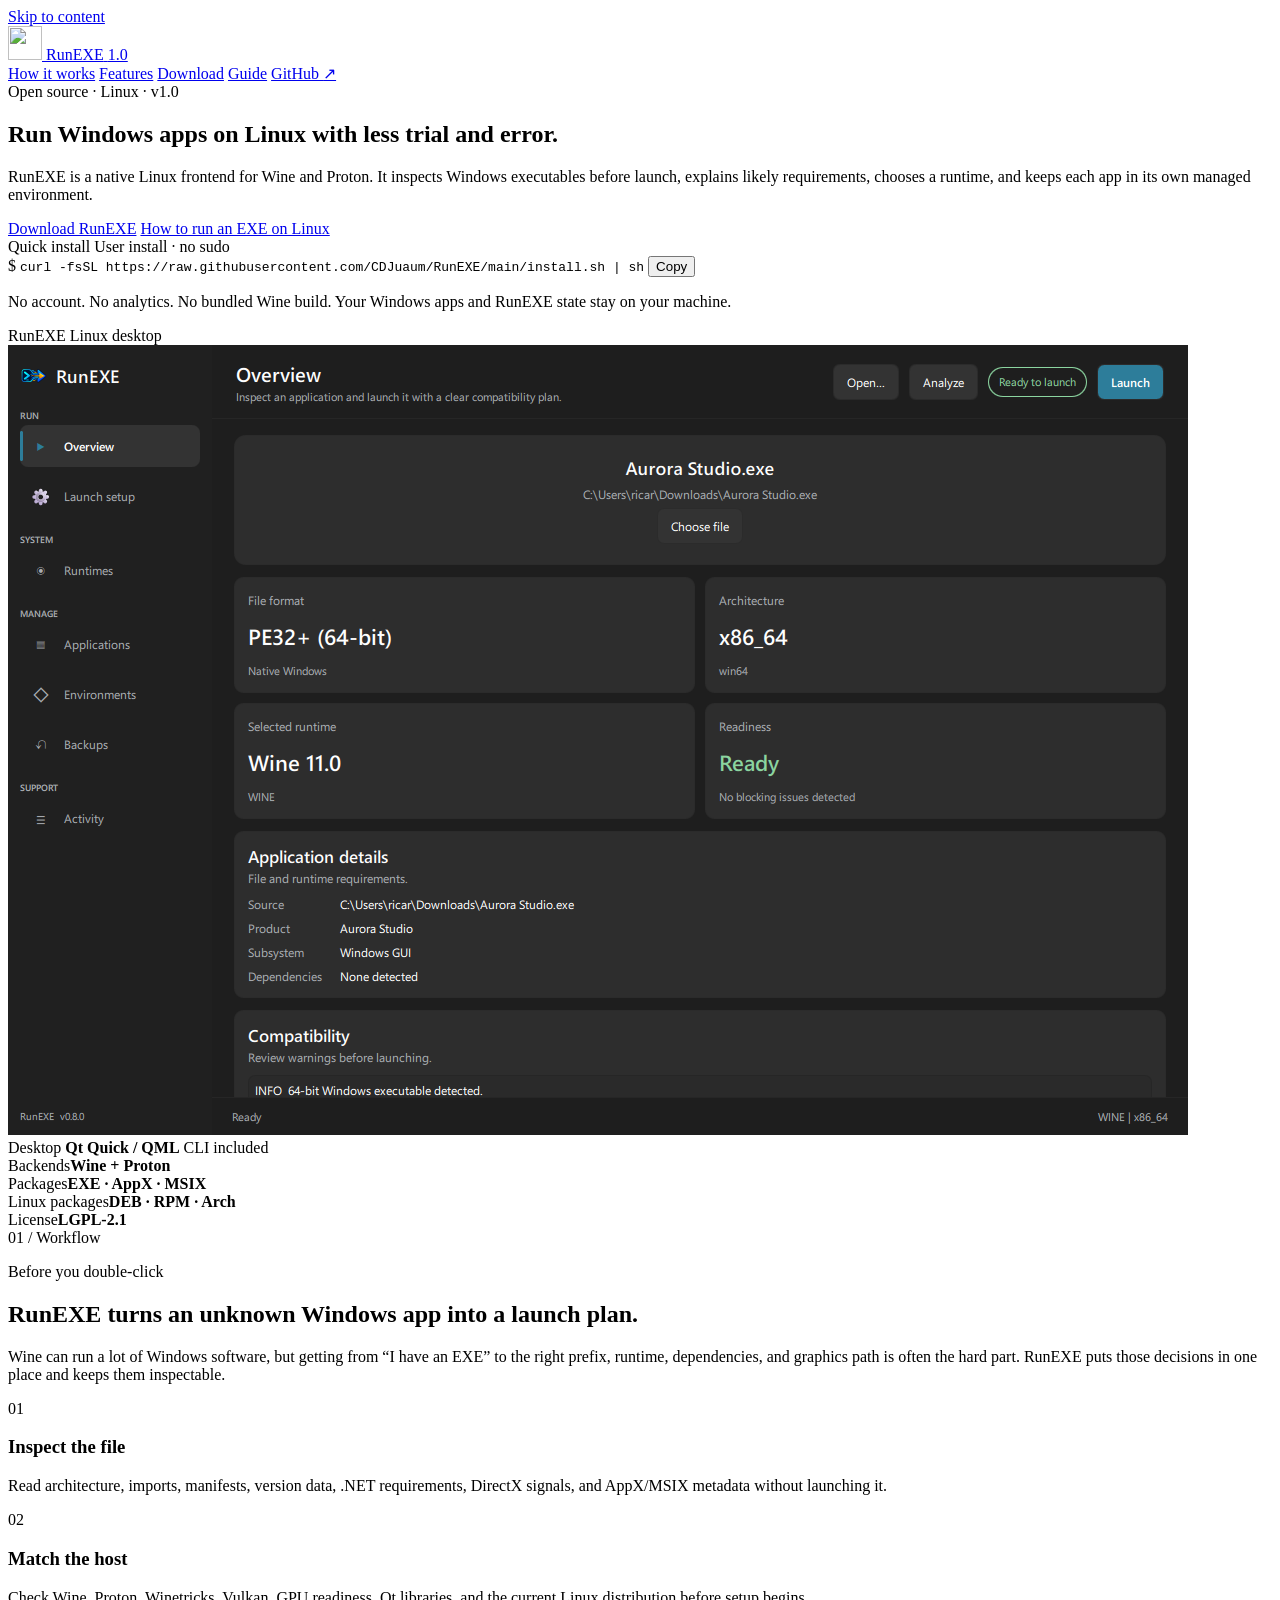
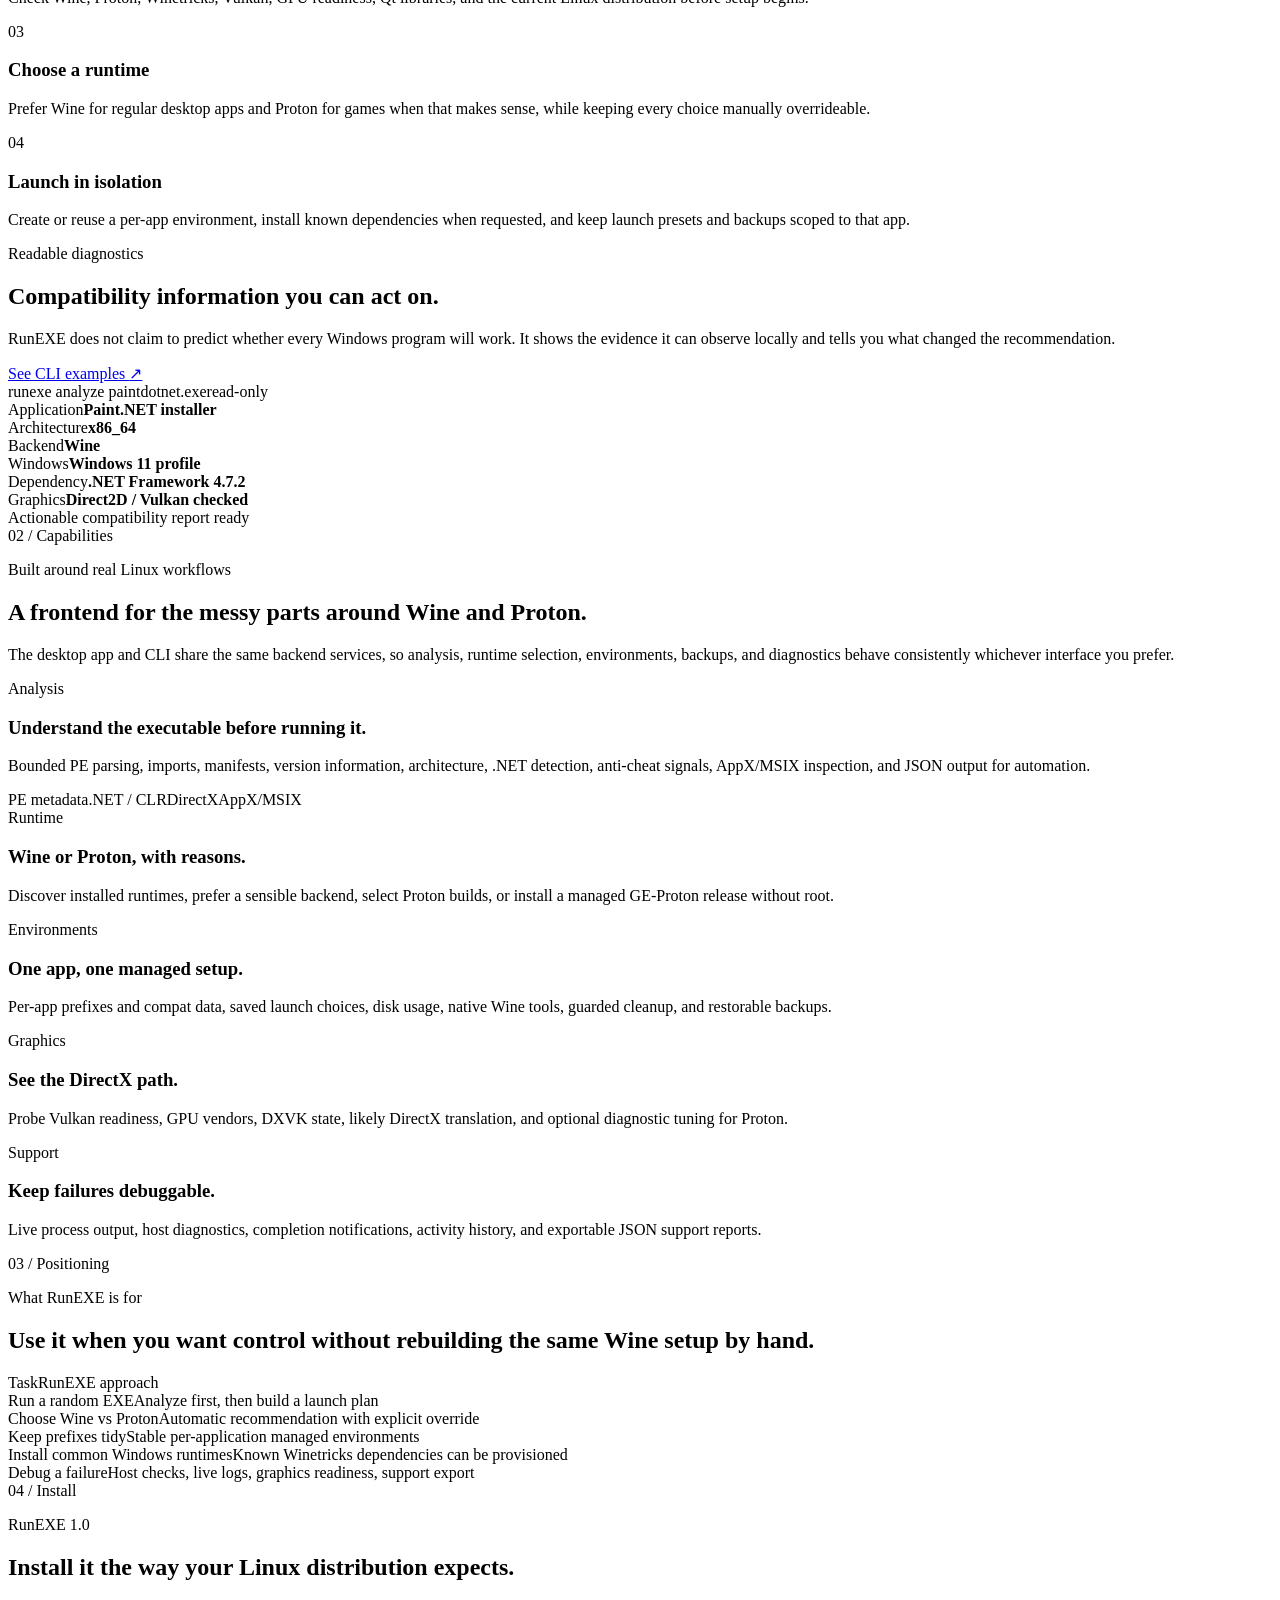
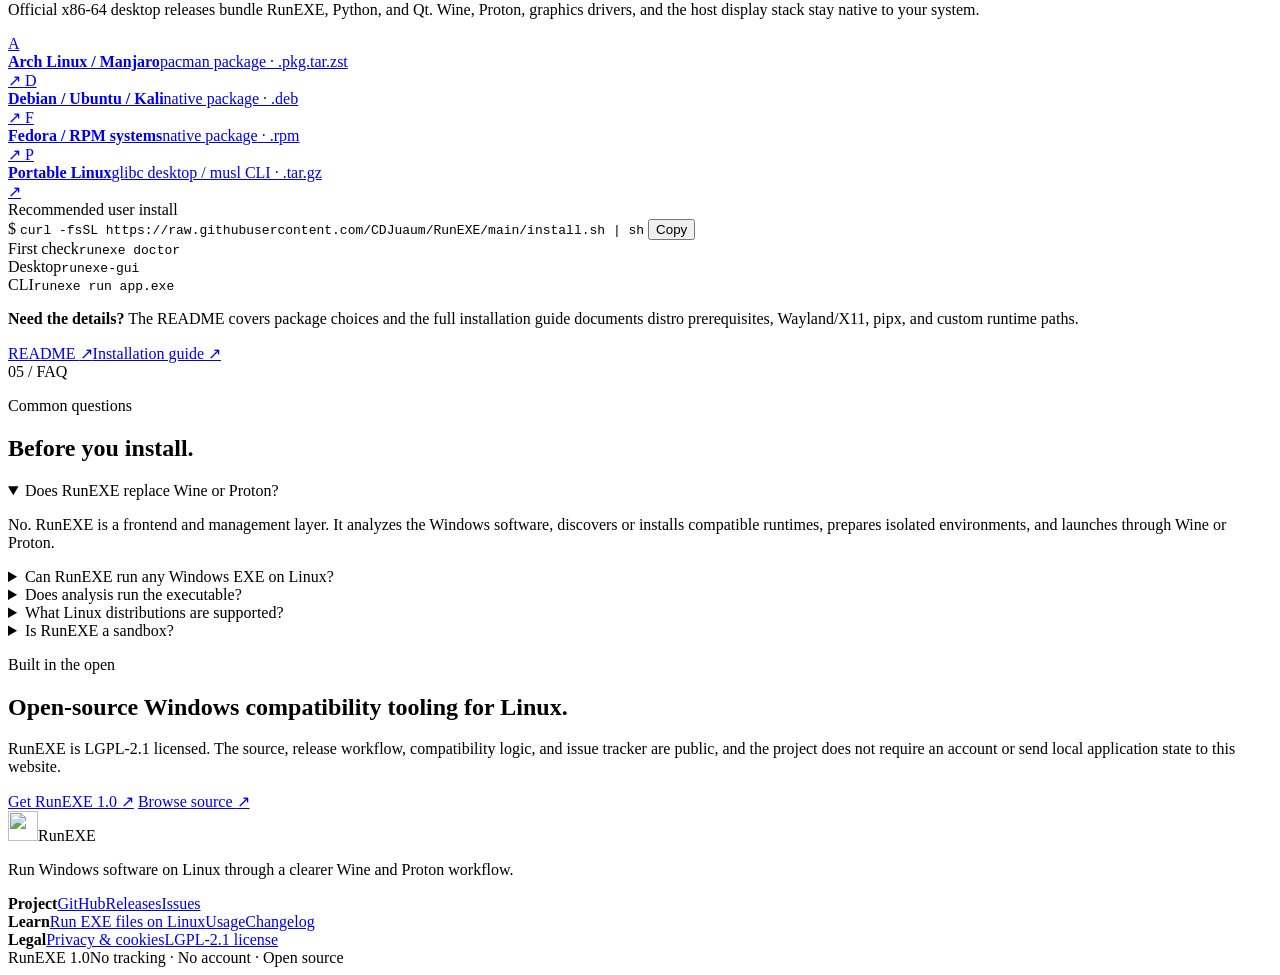
==== commit 49961bb5: "Fix website install command copy" ====
--- a/website/index.html
+++ b/website/index.html
@@ -11,7 +11,8 @@
   <link rel="canonical" href="https://runexe.rrmtools.uk/">
   <link rel="icon" href="/assets/runexe-logo.png" type="image/png">
   <link rel="apple-touch-icon" href="/assets/runexe-logo.png">
-  <link rel="stylesheet" href="/styles.css?v=1.0.1">
+  <link rel="stylesheet" href="/styles.css?v=1.0.2">
+  <script src="/site.js?v=1.0.2" defer></script>
 
   <meta property="og:type" content="website">
   <meta property="og:site_name" content="RunEXE">
@@ -39,7 +40,7 @@
         "description": "Open-source Linux desktop application and CLI for analyzing Windows software and launching it with Wine or Proton.",
         "applicationCategory": "UtilitiesApplication",
         "operatingSystem": "Linux",
-        "softwareVersion": "1.0.0",
+        "softwareVersion": "1.1.0",
         "isAccessibleForFree": true,
         "license": "https://www.gnu.org/licenses/old-licenses/lgpl-2.1.html",
         "downloadUrl": "https://github.com/CDJuaum/RunEXE/releases/latest",
@@ -113,13 +114,18 @@
           <a class="button button-secondary" href="/guide">How to run an EXE on Linux</a>
         </div>
         <div class="install-line" aria-label="Quick install command">
-          <span class="prompt">$</span>
-          <code id="hero-install-command">curl -fsSL https://raw.githubusercontent.com/CDJuaum/RunEXE/main/install.sh | sh</code>
-          <button class="copy-command" type="button" data-copy-target="hero-install-command" aria-label="Copy install command">
-            <span class="copy-icon" aria-hidden="true">⧉</span>
-            <span class="copy-text">Copy</span>
-          </button>
-          <span class="install-label">user install</span>
+          <div class="install-line-head">
+            <span><i class="terminal-dot" aria-hidden="true"></i> Quick install</span>
+            <span class="install-label">User install · no sudo</span>
+          </div>
+          <div class="install-command-row">
+            <span class="prompt" aria-hidden="true">$</span>
+            <code id="hero-install-command">curl -fsSL https://raw.githubusercontent.com/CDJuaum/RunEXE/main/install.sh | sh</code>
+            <button class="copy-command" type="button" data-copy-target="hero-install-command" aria-label="Copy install command" title="Copy install command">
+              <span class="copy-icon" aria-hidden="true"></span>
+              <span class="copy-text">Copy</span>
+            </button>
+          </div>
         </div>
         <p class="hero-note">No account. No analytics. No bundled Wine build. Your Windows apps and RunEXE state stay on your machine.</p>
       </div>
@@ -308,10 +314,11 @@
         <div class="install-options">
           <div class="install-option install-option-wide">
             <span class="option-label">Recommended user install</span>
-            <div class="install-command-row">
+            <div class="install-command-row install-command-row-compact">
+              <span class="prompt" aria-hidden="true">$</span>
               <code id="download-install-command">curl -fsSL https://raw.githubusercontent.com/CDJuaum/RunEXE/main/install.sh | sh</code>
-              <button class="copy-command" type="button" data-copy-target="download-install-command" aria-label="Copy recommended install command">
-                <span class="copy-icon" aria-hidden="true">⧉</span>
+              <button class="copy-command" type="button" data-copy-target="download-install-command" aria-label="Copy recommended install command" title="Copy install command">
+                <span class="copy-icon" aria-hidden="true"></span>
                 <span class="copy-text">Copy</span>
               </button>
             </div>
@@ -389,31 +396,5 @@
     </div>
     <div class="shell footer-bottom"><span>RunEXE 1.0</span><span>No tracking · No account · Open source</span></div>
   </footer>
-  <script>
-    document.querySelectorAll('.copy-command').forEach((button) => {
-      button.addEventListener('click', async () => {
-        const target = document.getElementById(button.dataset.copyTarget);
-        if (!target) return;
-
-        try {
-          await navigator.clipboard.writeText(target.textContent.trim());
-          const label = button.querySelector('.copy-text');
-          const previous = label.textContent;
-          label.textContent = 'Copied';
-          button.classList.add('is-copied');
-          window.setTimeout(() => {
-            label.textContent = previous;
-            button.classList.remove('is-copied');
-          }, 1600);
-        } catch (_) {
-          const selection = window.getSelection();
-          const range = document.createRange();
-          range.selectNodeContents(target);
-          selection.removeAllRanges();
-          selection.addRange(range);
-        }
-      });
-    });
-  </script>
 </body>
 </html>
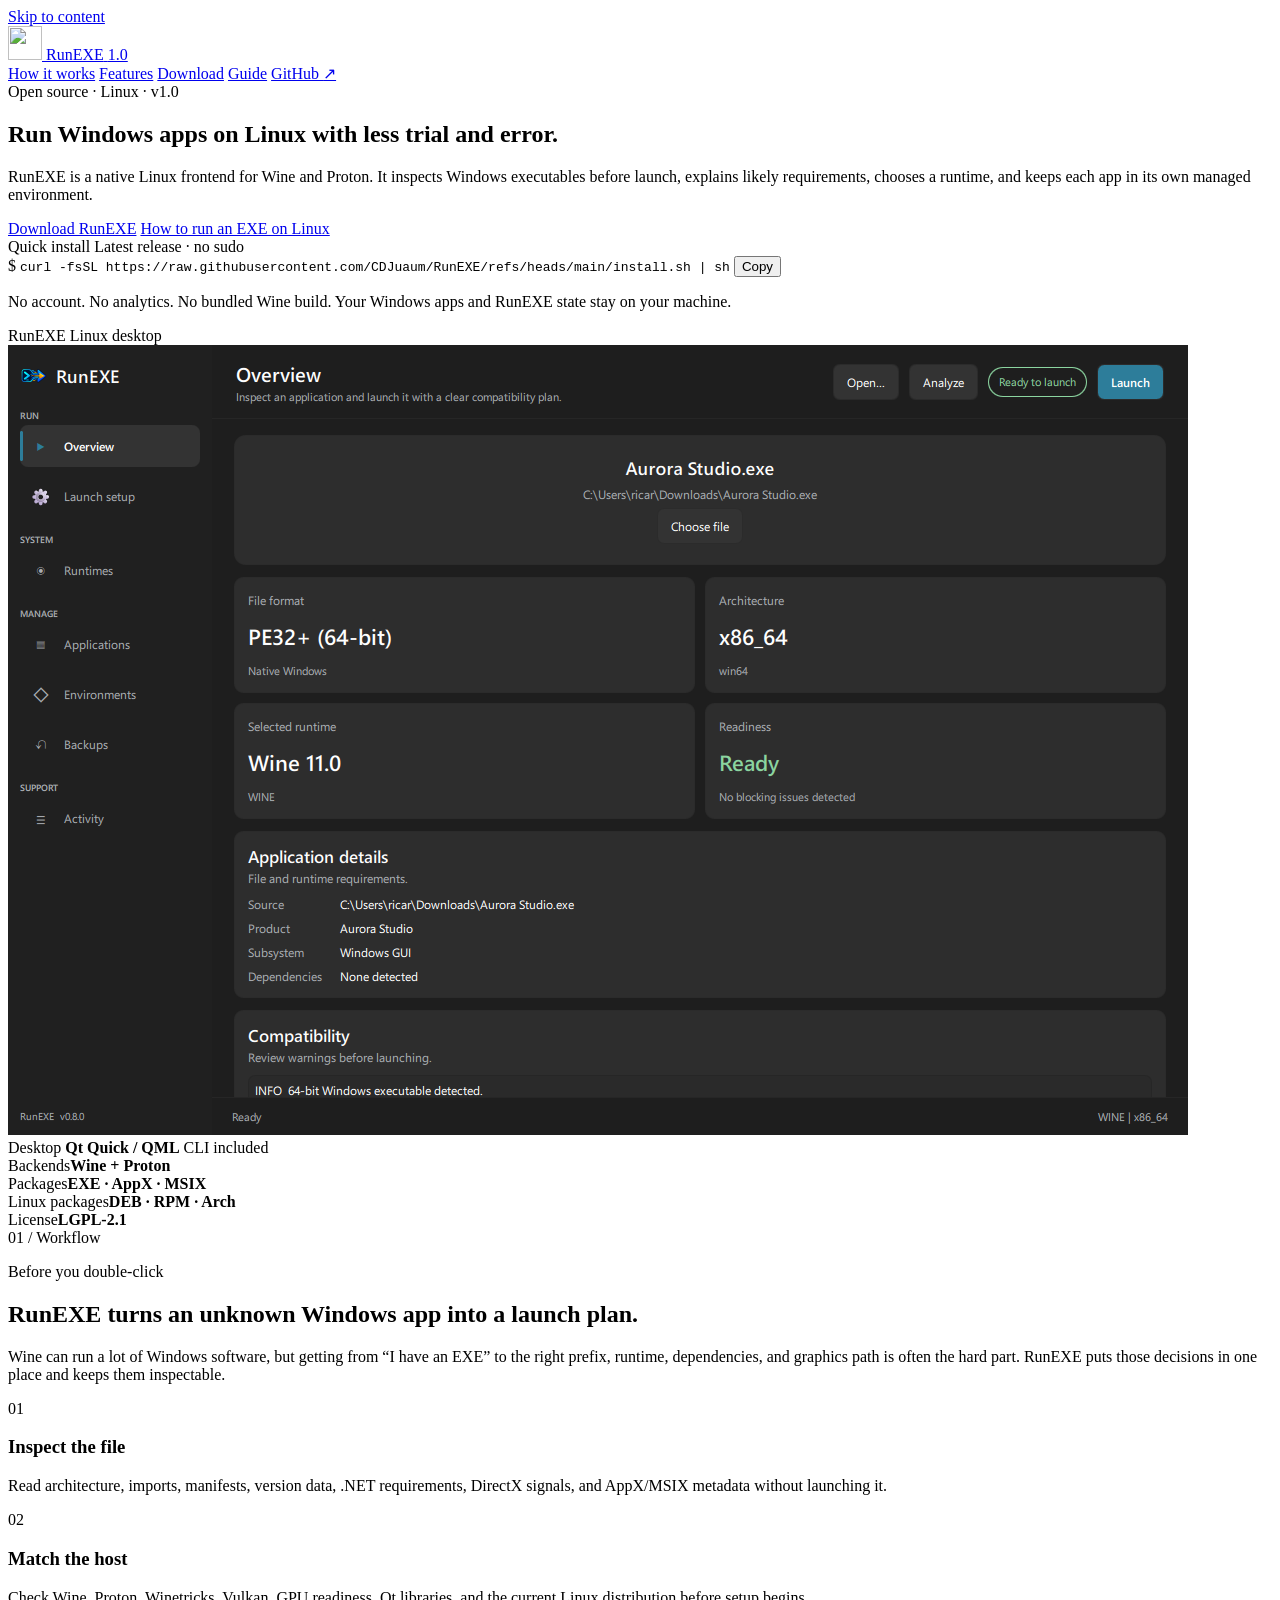
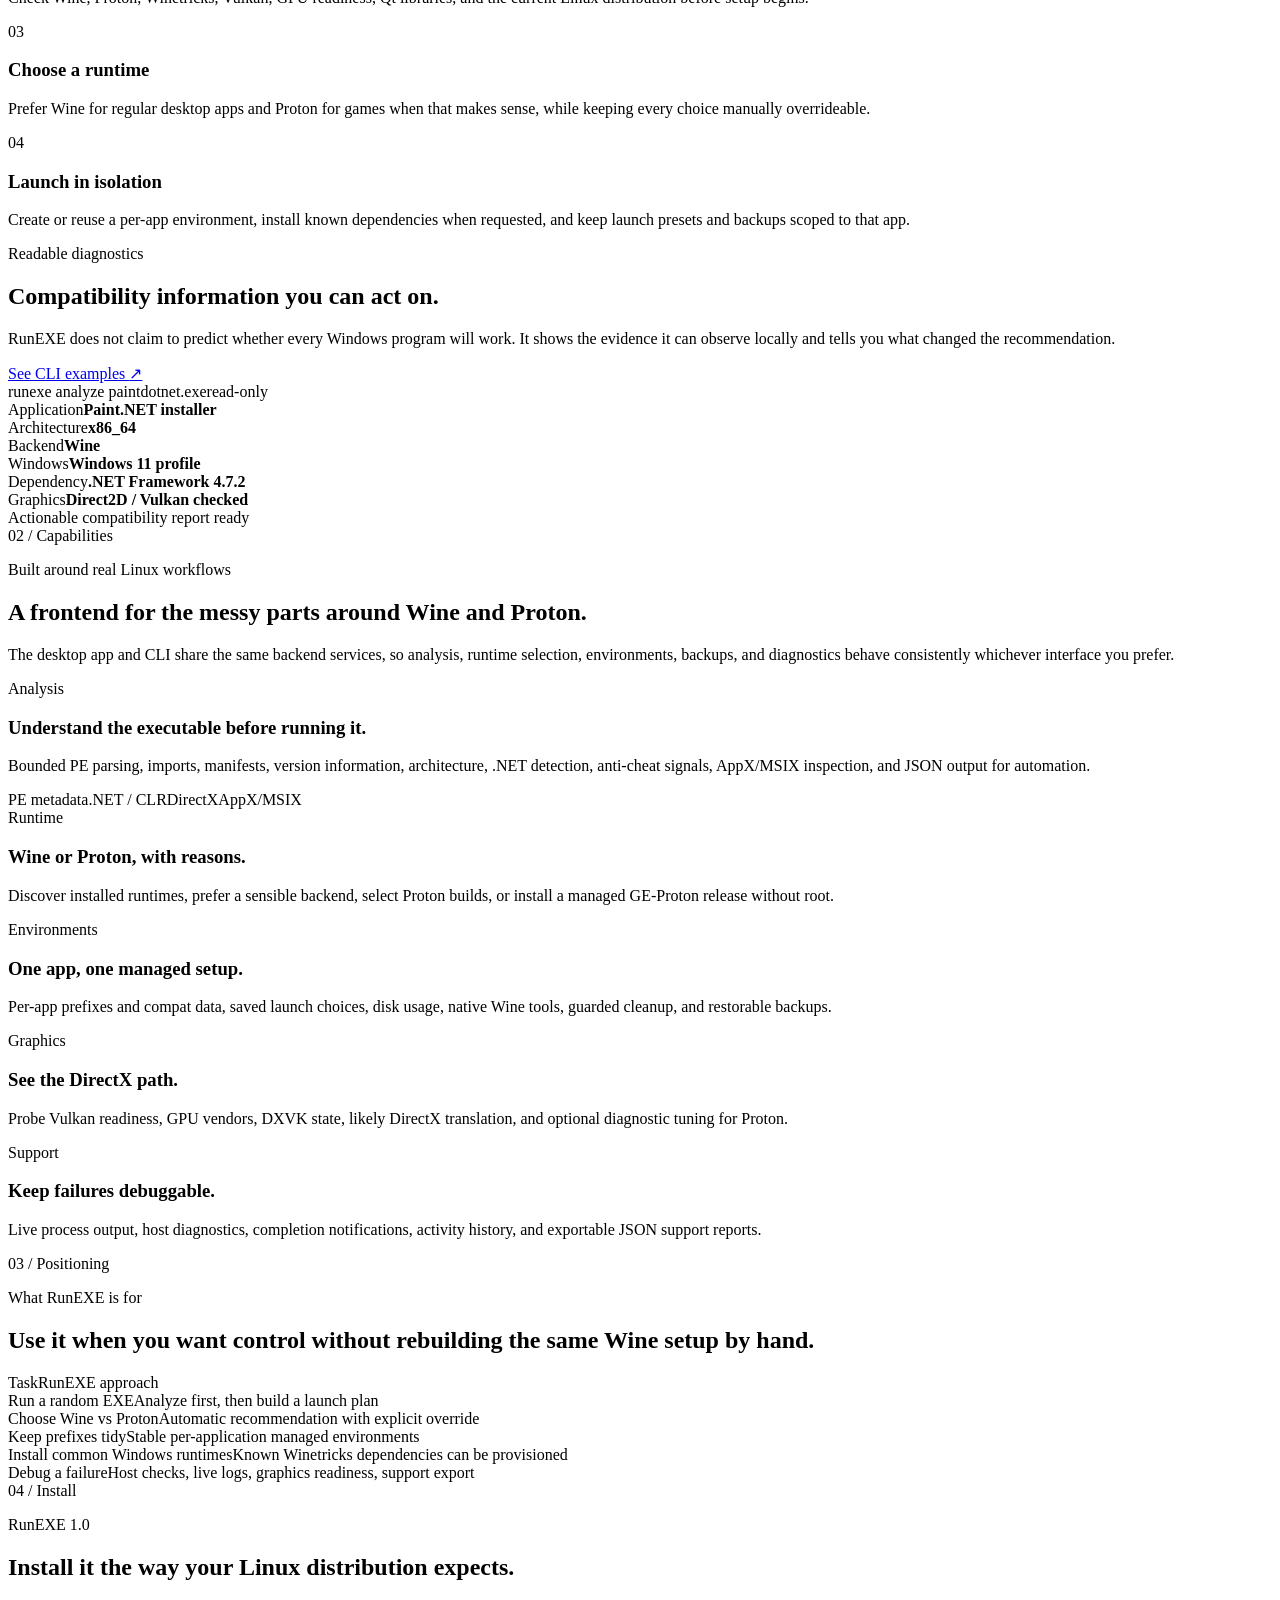
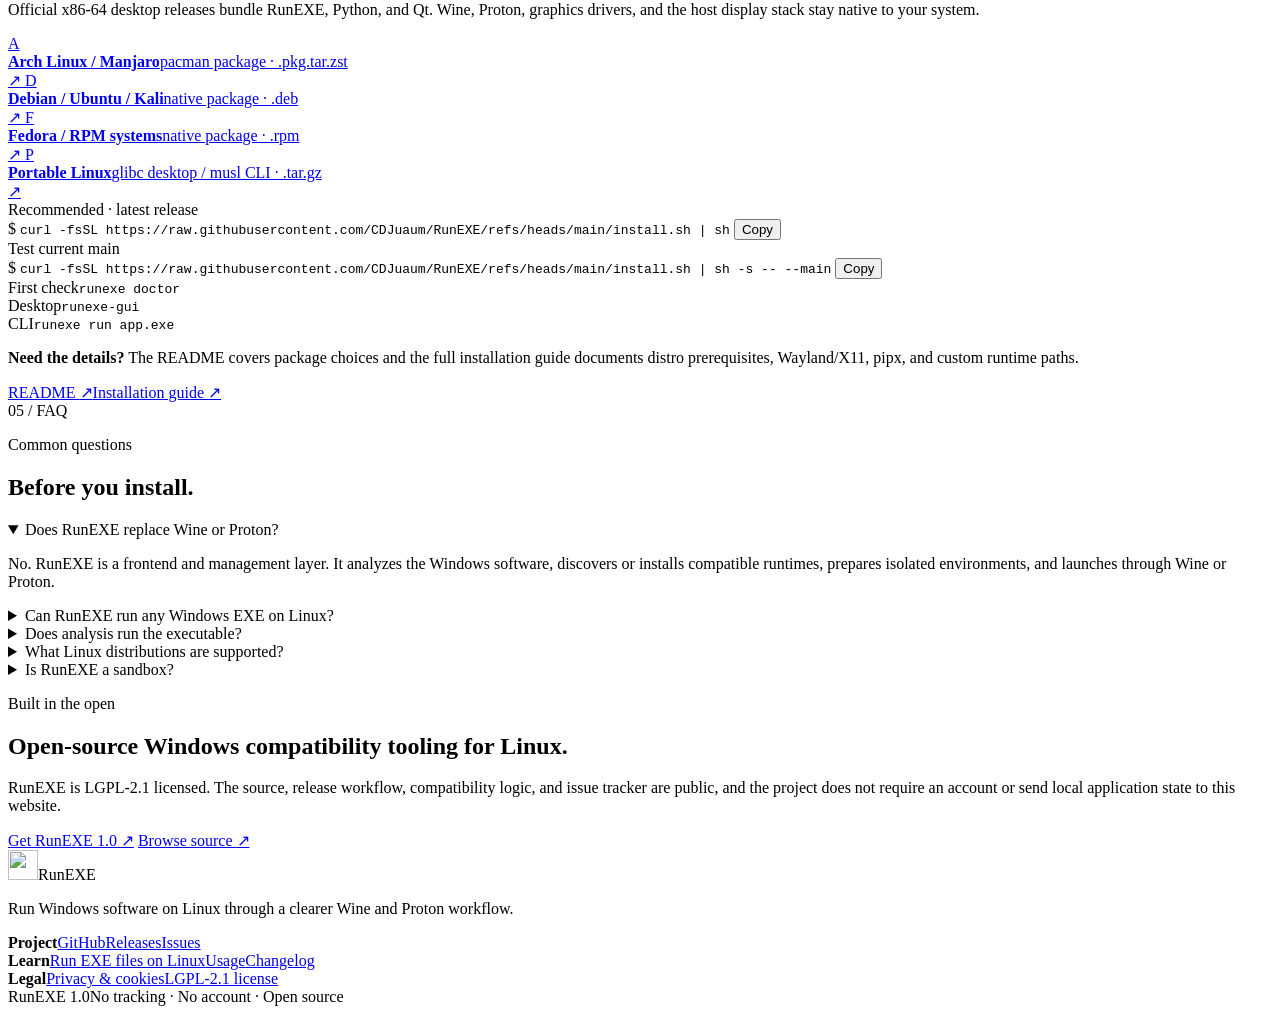
==== commit 45212e6b: "Use explicit main ref for installer URLs" ====
--- a/website/index.html
+++ b/website/index.html
@@ -40,7 +40,7 @@
         "description": "Open-source Linux desktop application and CLI for analyzing Windows software and launching it with Wine or Proton.",
         "applicationCategory": "UtilitiesApplication",
         "operatingSystem": "Linux",
-        "softwareVersion": "1.1.0",
+        "softwareVersion": "1.1.1",
         "isAccessibleForFree": true,
         "license": "https://www.gnu.org/licenses/old-licenses/lgpl-2.1.html",
         "downloadUrl": "https://github.com/CDJuaum/RunEXE/releases/latest",
@@ -116,11 +116,11 @@
         <div class="install-line" aria-label="Quick install command">
           <div class="install-line-head">
             <span><i class="terminal-dot" aria-hidden="true"></i> Quick install</span>
-            <span class="install-label">User install · no sudo</span>
+            <span class="install-label">Latest release · no sudo</span>
           </div>
           <div class="install-command-row">
             <span class="prompt" aria-hidden="true">$</span>
-            <code id="hero-install-command">curl -fsSL https://raw.githubusercontent.com/CDJuaum/RunEXE/main/install.sh | sh</code>
+            <code id="hero-install-command">curl -fsSL https://raw.githubusercontent.com/CDJuaum/RunEXE/refs/heads/main/install.sh | sh</code>
             <button class="copy-command" type="button" data-copy-target="hero-install-command" aria-label="Copy install command" title="Copy install command">
               <span class="copy-icon" aria-hidden="true"></span>
               <span class="copy-text">Copy</span>
@@ -313,11 +313,22 @@
 
         <div class="install-options">
           <div class="install-option install-option-wide">
-            <span class="option-label">Recommended user install</span>
+            <span class="option-label">Recommended · latest release</span>
             <div class="install-command-row install-command-row-compact">
               <span class="prompt" aria-hidden="true">$</span>
-              <code id="download-install-command">curl -fsSL https://raw.githubusercontent.com/CDJuaum/RunEXE/main/install.sh | sh</code>
+              <code id="download-install-command">curl -fsSL https://raw.githubusercontent.com/CDJuaum/RunEXE/refs/heads/main/install.sh | sh</code>
               <button class="copy-command" type="button" data-copy-target="download-install-command" aria-label="Copy recommended install command" title="Copy install command">
+                <span class="copy-icon" aria-hidden="true"></span>
+                <span class="copy-text">Copy</span>
+              </button>
+            </div>
+          </div>
+          <div class="install-option install-option-wide">
+            <span class="option-label">Test current main</span>
+            <div class="install-command-row install-command-row-compact">
+              <span class="prompt" aria-hidden="true">$</span>
+              <code id="main-install-command">curl -fsSL https://raw.githubusercontent.com/CDJuaum/RunEXE/refs/heads/main/install.sh | sh -s -- --main</code>
+              <button class="copy-command" type="button" data-copy-target="main-install-command" aria-label="Copy main branch test install command" title="Copy test install command">
                 <span class="copy-icon" aria-hidden="true"></span>
                 <span class="copy-text">Copy</span>
               </button>
